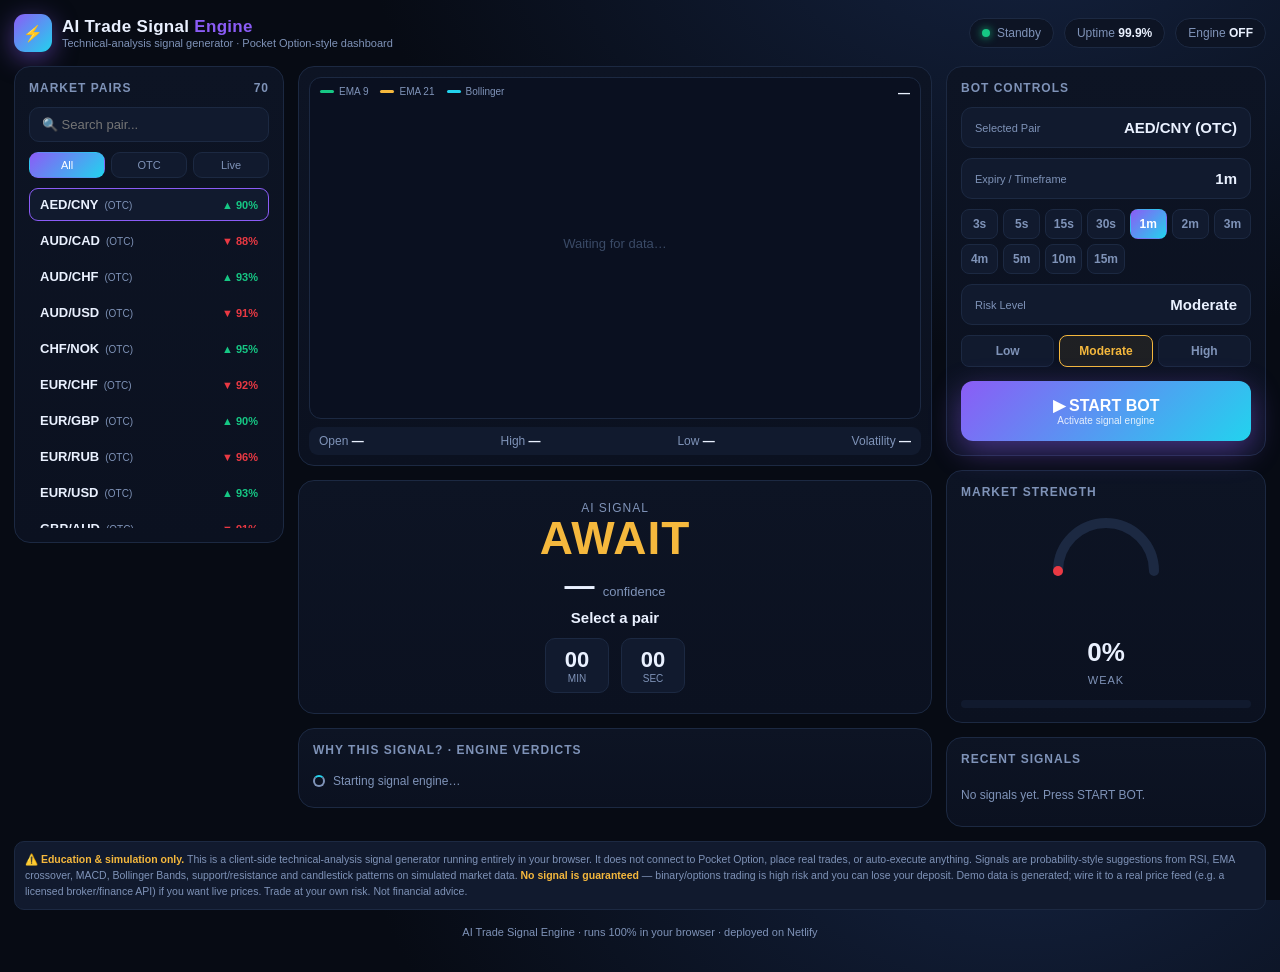
==== index.html @ f28e5758 "Add AI Trade Signal Engine (single-file HTML + download page + netlify config) Co-authored-by: arena" ====
<!DOCTYPE html>
<html lang="en">
<head>
<meta charset="UTF-8" />
<meta name="viewport" content="width=device-width, initial-scale=1.0, maximum-scale=1.0, user-scalable=no" />
<title>AI Trade Signal — Pocket Option Signals Engine</title>
<style>
  :root{
    --bg:#070b14; --panel:#0d1424; --panel2:#111a2e; --line:#1c2942;
    --txt:#eaf1ff; --mut:#7f93b8; --green:#16c784; --red:#ea3943; --cyan:#22d3ee;
    --gold:#f5b83d; --violet:#8b5cf6;
  }
  *{box-sizing:border-box;margin:0;padding:0;-webkit-tap-highlight-color:transparent}
  html,body{height:100%}
  body{
    background:radial-gradient(1200px 800px at 80% -10%,#14223f 0%,var(--bg) 55%);
    color:var(--txt);font-family:-apple-system,BlinkMacSystemFont,"Segoe UI",Roboto,Helvetica,Arial,sans-serif;
    overflow-x:hidden;
  }
  .wrap{max-width:1280px;margin:0 auto;padding:14px}
  /* header */
  header{display:flex;align-items:center;justify-content:space-between;gap:12px;flex-wrap:wrap;margin-bottom:14px}
  .logo{display:flex;align-items:center;gap:10px}
  .logo .bolt{width:38px;height:38px;border-radius:11px;display:grid;place-items:center;
    background:linear-gradient(135deg,var(--violet),var(--cyan));box-shadow:0 6px 24px rgba(139,92,246,.5)}
  .logo h1{font-size:17px;letter-spacing:.3px}
  .logo small{display:block;color:var(--mut);font-size:11px;font-weight:500}
  .hdr-right{display:flex;gap:10px;align-items:center;flex-wrap:wrap}
  .status-pill{display:flex;align-items:center;gap:7px;background:var(--panel);border:1px solid var(--line);
    padding:7px 12px;border-radius:30px;font-size:12px;color:var(--mut)}
  .dot{width:8px;height:8px;border-radius:50%;background:var(--green);box-shadow:0 0 8px var(--green);animation:pulse 1.6s infinite}
  .dot.off{background:var(--mut);box-shadow:none;animation:none}
  @keyframes pulse{50%{opacity:.4}}
  .serv{padding:7px 12px;border-radius:30px;background:var(--panel);border:1px solid var(--line);font-size:12px;color:var(--mut)}
  .serv b{color:var(--txt)}

  .grid{display:grid;grid-template-columns:270px 1fr 320px;gap:14px}
  @media(max-width:1080px){.grid{grid-template-columns:1fr 1fr}.col-right{grid-column:1/-1}}
  @media(max-width:760px){.grid{grid-template-columns:1fr}.col-right{grid-column:auto}}

  .panel{background:linear-gradient(180deg,var(--panel),#0b1120);border:1px solid var(--line);border-radius:16px;padding:14px;margin-bottom:14px}
  .panel h3{font-size:12px;letter-spacing:1px;text-transform:uppercase;color:var(--mut);margin-bottom:12px;display:flex;align-items:center;justify-content:space-between}

  /* pair list */
  .search{width:100%;background:var(--panel2);border:1px solid var(--line);border-radius:10px;color:var(--txt);
    padding:9px 12px;font-size:13px;margin-bottom:10px;outline:none}
  .search:focus{border-color:var(--violet)}
  .pair-cats{display:flex;gap:6px;margin-bottom:10px}
  .cat{flex:1;text-align:center;padding:6px;border-radius:9px;font-size:11px;cursor:pointer;background:var(--panel2);border:1px solid var(--line);color:var(--mut)}
  .cat.active{background:linear-gradient(135deg,var(--violet),var(--cyan));color:#fff;border-color:transparent}
  .pairs{max-height:340px;overflow-y:auto;display:flex;flex-direction:column;gap:3px}
  .pair{display:flex;align-items:center;justify-content:space-between;padding:8px 10px;border-radius:9px;cursor:pointer;border:1px solid transparent;font-size:13px}
  .pair:hover{background:var(--panel2)}
  .pair.active{background:var(--panel2);border-color:var(--violet)}
  .pair .name{font-weight:600}
  .pair .tag{font-size:10px;color:var(--mut);margin-left:6px}
  .pair .pct{font-size:11px;font-weight:700;display:flex;align-items:center;gap:4px}
  .pct.up{color:var(--green)} .pct.down{color:var(--red)}

  /* controls */
  .sel{display:flex;align-items:center;justify-content:space-between;background:var(--panel2);border:1px solid var(--line);border-radius:11px;padding:11px 13px;margin-bottom:10px}
  .sel .lb{font-size:11px;color:var(--mut)}
  .sel .val{font-weight:700;font-size:15px}
  .tf{display:grid;grid-template-columns:repeat(7,1fr);gap:5px;margin-bottom:10px}
  .tf button{padding:7px 0;background:var(--panel2);border:1px solid var(--line);border-radius:8px;color:var(--mut);font-size:12px;cursor:pointer;font-weight:600}
  .tf button.active{background:linear-gradient(135deg,var(--violet),var(--cyan));color:#fff;border-color:transparent}
  .risk{display:grid;grid-template-columns:repeat(3,1fr);gap:5px;margin-bottom:14px}
  .risk button{padding:8px 0;background:var(--panel2);border:1px solid var(--line);border-radius:8px;color:var(--mut);font-size:12px;cursor:pointer;font-weight:600}
  .risk button.active{border-color:var(--gold);color:var(--gold);background:rgba(245,184,61,.08)}
  .startbtn{width:100%;padding:15px;border:none;border-radius:12px;font-size:16px;font-weight:800;cursor:pointer;
    background:linear-gradient(135deg,var(--violet),var(--cyan));color:#fff;box-shadow:0 10px 30px rgba(139,92,246,.45);
    transition:transform .15s,box-shadow .15s}
  .startbtn:active{transform:scale(.98)}
  .startbtn.running{background:linear-gradient(135deg,var(--red),#ff8a00);box-shadow:0 10px 30px rgba(234,57,67,.4)}
  .startbtn small{display:block;font-size:10px;font-weight:500;opacity:.85}

  /* signal card */
  .signal-card{text-align:center;padding:6px 4px}
  .sc-big{font-size:46px;font-weight:900;letter-spacing:1px;line-height:1}
  .sc-big.up{color:var(--green);text-shadow:0 0 30px rgba(22,199,132,.5)}
  .sc-big.down{color:var(--red);text-shadow:0 0 30px rgba(234,57,67,.5)}
  .sc-big.wait{color:var(--gold)}
  .conf{font-size:30px;font-weight:800;color:var(--txt);margin:8px 0 4px}
  .conf small{font-size:13px;color:var(--mut);font-weight:500}
  .sc-lbl{font-size:12px;color:var(--mut);letter-spacing:1px;text-transform:uppercase}
  .sc-pair{font-size:15px;font-weight:700;margin-top:6px}

  /* countdown */
  .cd{display:flex;align-items:center;gap:12px;justify-content:center;margin-top:12px}
  .cdbox{background:var(--panel2);border:1px solid var(--line);border-radius:10px;padding:8px 12px;text-align:center;min-width:64px}
  .cdbox .n{font-size:22px;font-weight:800;font-variant-numeric:tabular-nums}
  .cdbox .u{font-size:10px;color:var(--mut)}

  /* chart */
  #chartWrap{position:relative;width:100%;border:1px solid var(--line);border-radius:12px;overflow:hidden;background:#0a1020}
  canvas#chart{width:100%;display:block;height:340px}
  .chart-legend{position:absolute;top:8px;left:10px;display:flex;gap:12px;font-size:10px;color:var(--mut)}
  .chart-legend span{display:flex;align-items:center;gap:5px}
  .sw{width:14px;height:3px;border-radius:2px;display:inline-block}
  .price-tag{position:absolute;right:10px;top:8px;font-size:12px;font-weight:700}
  .price-tag.up{color:var(--green)} .price-tag.down{color:var(--red)}

  /* scanner */
  .scanner-line{display:flex;align-items:center;gap:8px;padding:5px 0;font-size:12px;color:var(--mut);min-height:24px;transition:.3s}
  .scanner-line.active{color:var(--txt)}
  .spin{display:inline-block;width:12px;height:12px;border:2px solid var(--mut);border-top-color:var(--cyan);border-radius:50%;animation:rot .7s linear infinite}
  @keyframes rot{to{transform:rotate(360deg)}}
  .check{color:var(--green);font-weight:700}

  /* recent signals */
  .sig-log{max-height:300px;overflow-y:auto;display:flex;flex-direction:column;gap:5px}
  .sig-item{display:flex;align-items:center;gap:8px;background:var(--panel2);border:1px solid var(--line);border-radius:9px;padding:8px 10px;font-size:12px}
  .sig-item .p{font-weight:700;min-width:86px}
  .sig-item .dir{font-weight:800;padding:3px 9px;border-radius:6px;font-size:11px}
  .sig-item .dir.up{background:rgba(22,199,132,.15);color:var(--green)}
  .sig-item .dir.down{background:rgba(234,57,67,.15);color:var(--red)}
  .sig-item .c{margin-left:auto;font-weight:800}
  .sig-item .t{color:var(--mut);font-variant-numeric:tabular-nums}

  /* strength gauge */
  .gauge{display:flex;flex-direction:column;align-items:center;gap:6px}
  .gauge-ring{width:120px;height:120px}
  .gauge .gl{font-size:26px;font-weight:800}
  .gauge .gt{font-size:11px;letter-spacing:1px;text-transform:uppercase;color:var(--mut)}
  .gauge-bar{width:100%;height:8px;background:var(--panel2);border-radius:5px;overflow:hidden;margin-top:8px}
  .gauge-bar i{display:block;height:100%;background:linear-gradient(90deg,var(--cyan),var(--violet));border-radius:5px;transition:width .5s}

  /* strategies */
  .strat{display:flex;align-items:center;gap:8px;padding:7px 0;font-size:12px;border-bottom:1px dashed var(--line)}
  .strat:last-child{border-bottom:none}
  .strat .sname{font-weight:600}
  .strat .sval{margin-left:auto;font-size:10px;padding:2px 8px;border-radius:20px;font-weight:700}
  .sval.ok{background:rgba(22,199,132,.15);color:var(--green)}
  .sval.no{background:rgba(234,57,67,.15);color:var(--red)}
  .sval.mid{background:rgba(245,184,61,.15);color:var(--gold)}

  .tick{display:flex;justify-content:space-between;font-size:12px;color:var(--mut);margin-top:8px;padding:7px 10px;background:var(--panel2);border-radius:9px}
  .tick b{color:var(--txt);font-variant-numeric:tabular-nums}

  .disc{font-size:10.5px;color:var(--mut);line-height:1.5;border:1px solid var(--line);border-radius:10px;padding:10px;background:var(--panel2)}
  .disc b{color:var(--gold)}
  footer{margin-top:16px;text-align:center;color:var(--mut);font-size:11px;padding-bottom:20px}

  ::-webkit-scrollbar{width:7px;height:7px}
  ::-webkit-scrollbar-thumb{background:var(--line);border-radius:4px}
  ::-webkit-scrollbar-track{background:transparent}
</style>
</head>
<body>
<div class="wrap">

  <header>
    <div class="logo">
      <div class="bolt">⚡</div>
      <div>
        <h1>AI Trade Signal <span style="color:var(--violet)">Engine</span></h1>
        <small>Technical-analysis signal generator · Pocket Option-style dashboard</small>
      </div>
    </div>
    <div class="hdr-right">
      <div class="status-pill"><span class="dot" id="stDot"></span><span id="stTxt">Standby</span></div>
      <div class="serv">Uptime <b id="uptime">99.9%</b></div>
      <div class="serv">Engine <b id="engineState">OFF</b></div>
    </div>
  </header>

  <div class="grid">
    <!-- LEFT: pairs -->
    <div class="col-left">
      <div class="panel">
        <h3>Market Pairs <span id="pairCount" style="color:var(--mut)">0</span></h3>
        <input class="search" id="pairSearch" placeholder="🔍 Search pair..." />
        <div class="pair-cats">
          <button class="cat active" data-f="all">All</button>
          <button class="cat" data-f="OTC">OTC</button>
          <button class="cat" data-f="LIVE">Live</button>
        </div>
        <div class="pairs" id="pairList"></div>
      </div>
    </div>

    <!-- CENTER: chart + signal -->
    <div class="col-center">
      <div class="panel" style="padding:10px">
        <div id="chartWrap">
          <div class="chart-legend">
            <span><span class="sw" style="background:var(--green)"></span>EMA 9</span>
            <span><span class="sw" style="background:var(--gold)"></span>EMA 21</span>
            <span><span class="sw" style="background:var(--cyan)"></span>Bollinger</span>
          </div>
          <div class="price-tag" id="priceTag">—</div>
          <canvas id="chart"></canvas>
        </div>
        <div class="tick">
          <span>Open <b id="tOpen">—</b></span>
          <span>High <b id="tHigh">—</b></span>
          <span>Low <b id="tLow">—</b></span>
          <span>Volatility <b id="tVol">—</b></span>
        </div>
      </div>

      <div class="panel">
        <div class="signal-card">
          <div class="sc-lbl">AI Signal</div>
          <div class="sc-big wait" id="scDir">AWAIT</div>
          <div class="conf"><span id="scConf">—</span> <small>confidence</small></div>
          <div class="sc-pair" id="scPair">Select a pair</div>
          <div class="cd">
            <div class="cdbox"><div class="n" id="cdMin">00</div><div class="u">MIN</div></div>
            <div class="cdbox"><div class="n" id="cdSec">00</div><div class="u">SEC</div></div>
          </div>
        </div>
      </div>

      <div class="panel">
        <h3>Why this signal? · Engine verdicts</h3>
        <div class="scanner-line" id="scanRoot"><span class="spin"></span><span>Starting signal engine…</span></div>
        <div id="scanList"></div>
      </div>
    </div>

    <!-- RIGHT: controls + recent -->
    <div class="col-right">
      <div class="panel">
        <h3>Bot Controls</h3>
        <div class="sel"><span class="lb">Selected Pair</span><span class="val" id="ctlPair">—</span></div>
        <div class="sel"><span class="lb">Expiry / Timeframe</span><span class="val" id="ctlTF">1m</span></div>
        <div class="tf" id="tfRow"></div>
        <div class="sel" style="margin-top:8px"><span class="lb">Risk Level</span><span class="val" id="ctlRisk">Moderate</span></div>
        <div class="risk" id="riskRow"></div>
        <button class="startbtn" id="startBtn">▶ START BOT<small>Activate signal engine</small></button>
      </div>

      <div class="panel">
        <h3>Market Strength</h3>
        <div class="gauge">
          <canvas class="gauge-ring" id="gauge" width="120" height="120"></canvas>
          <div class="gl" id="gaugeVal">—</div>
          <div class="gt" id="gaugeLbl">Standby</div>
          <div class="gauge-bar"><i id="gaugeFill" style="width:0%"></i></div>
        </div>
      </div>

      <div class="panel">
        <h3>Recent Signals</h3>
        <div class="sig-log" id="sigLog"><div style="color:var(--mut);font-size:12px;padding:10px 0">No signals yet. Press START BOT.</div></div>
      </div>
    </div>
  </div>

  <div class="disc">
    <b>⚠️ Education &amp; simulation only.</b> This is a client-side technical-analysis signal generator running entirely in your browser. It does not
    connect to Pocket Option, place real trades, or auto-execute anything. Signals are probability-style suggestions from RSI, EMA crossover, MACD,
    Bollinger Bands, support/resistance and candlestick patterns on simulated market data. <b>No signal is guaranteed</b> — binary/options trading is high
    risk and you can lose your deposit. Demo data is generated; wire it to a real price feed (e.g. a licensed broker/finance API) if you want live prices.
    Trade at your own risk. Not financial advice.
  </div>

  <footer>AI Trade Signal Engine · runs 100% in your browser · deployed on Netlify</footer>
</div>

<script>
/* =========================================================
   AI SIGNAL ENGINE — real technical analysis, simulated data
   ========================================================= */

/* ---------------- PAIRS ---------------- */
const PAIRS = [
  // OTC
  ["AED/CNY","OTC","UP",90],["AUD/CAD","OTC","DOWN",88],["AUD/CHF","OTC","UP",93],
  ["AUD/USD","OTC","DOWN",91],["CHF/NOK","OTC","UP",95],["EUR/CHF","OTC","DOWN",92],
  ["EUR/GBP","OTC","UP",90],["EUR/RUB","OTC","DOWN",96],["EUR/USD","OTC","UP",93],
  ["GBP/AUD","OTC","DOWN",91],["GBP/USD","OTC","UP",88],["MAD/USD","OTC","DOWN",94],
  ["NZD/USD","OTC","UP",92],["QAR/CNY","OTC","DOWN",90],["SAR/CNY","OTC","UP",95],
  ["TND/USD","OTC","DOWN",92],["USD/BRL","OTC","UP",90],["USD/CAD","OTC","DOWN",96],
  ["USD/CLP","OTC","UP",93],["USD/IDR","OTC","DOWN",91],["USD/INR","OTC","UP",89],
  ["USD/JPY","OTC","DOWN",94],["USD/MYR","OTC","UP",92],["USD/PKR","OTC","DOWN",90],
  ["USD/RUB","OTC","UP",95],["USD/THB","OTC","DOWN",93],["ZAR/USD","OTC","UP",90],
  ["EUR/TRY","OTC","DOWN",96],["USD/CHF","OTC","UP",92],["AUD/JPY","OTC","DOWN",91],
  ["USD/PHP","OTC","UP",89],["EUR/NZD","OTC","DOWN",94],["CAD/CHF","OTC","UP",92],
  ["NGN/USD","OTC","DOWN",90],["JOD/CNY","OTC","UP",95],["USD/ARS","OTC","DOWN",92],
  ["USD/BDT","OTC","UP",90],["USD/MXN","OTC","DOWN",96],["EUR/JPY","OTC","UP",93],
  ["YER/USD","OTC","DOWN",91],["BHD/CNY","OTC","UP",89],["CAD/JPY","OTC","DOWN",94],
  ["EUR/HUF","OTC","UP",92],["USD/CNH","OTC","DOWN",90],["KES/USD","OTC","UP",95],
  ["CHF/JPY","OTC","DOWN",93],["GBP/JPY","OTC","UP",91],["USD/EGP","OTC","DOWN",96],
  ["UAH/USD","OTC","UP",92],["AUD/NZD","OTC","DOWN",90],["LBP/USD","OTC","UP",94],
  ["USD/COP","OTC","DOWN",91],["USD/DZD","OTC","UP",95],["USD/VND","OTC","DOWN",92],
  ["OMR/CNY","OTC","UP",96],["USD/SGD","OTC","DOWN",90],
  // LIVE
  ["XAU/USD","LIVE","UP",91],["ETH/USD","LIVE","DOWN",93],["BTC/USD","LIVE","UP",90],
  ["EUR/USD","LIVE","DOWN",92],["GBP/USD","LIVE","UP",89],["USD/JPY","LIVE","DOWN",91],
  ["USD/CNH","LIVE","UP",90],["AUD/NZD","LIVE","DOWN",89],["USD/INR","LIVE","UP",92],
  ["USD/BDT","LIVE","DOWN",88],["USD/SGD","LIVE","UP",90],["USD/COP","LIVE","DOWN",91],
  ["CAD/CHF","LIVE","UP",92],["EUR/JPY","LIVE","DOWN",90]
];

/* ---------------- TIME FRAMES ---------------- */
const TFS = ["3s","5s","15s","30s","1m","2m","3m","4m","5m","10m","15m"];
const TF_MS = { "3s":3000,"5s":5000,"15s":15000,"30s":30000,"1m":60000,"2m":120000,
  "3m":180000,"4m":240000,"5m":300000,"10m":600000,"15m":900000 };

/* ---------------- STATE ---------------- */
const state = {
  running:false,
  pair: PAIRS[0],
  filter:"all",
  tf:"1m",
  risk:"Moderate",
  candles:[],
  hist:[],
  lastClose:100,
  momentum:0,
  vol:0.002,
  regime:"range",
  timer:null,
  lastSignalTf:0,
  scannerIdx:0
};

/* ---------------- INDICATORS ---------------- */
function ema(arr,p){
  const k=2/(p+1);const out=[];let prev=arr[0];
  for(let i=0;i<arr.length;i++){prev= i===0?arr[0] : arr[i]*k+prev*(1-k);out.push(prev);}
  return out;
}
function rsi(closes,p=14){
  let g=0,l=0;const out=[null];
  for(let i=1;i<closes.length;i++){
    const d=closes[i]-closes[i-1];
    if(i<=p){ g+=d>0?d:0; l+=d<0?-d:0;
      if(i===p){ g/=p;l/=p; out.push(100-100/(1+(l===0?1e-9:g/l))); } continue; }
    g=(g*(p-1)+(d>0?d:0))/p; l=(l*(p-1)+(d<0?-d:0))/p;
    out.push(100-100/(1+(l===0?1e-9:g/l)));
  }
  return out;
}
function sma(arr,p){const out=[];for(let i=0;i<arr.length;i++){if(i<p-1){out.push(null);continue;}let s=0;for(let j=i-p+1;j<=i;j++)s+=arr[j];out.push(s/p);}return out;}
function std(arr,p){const out=[];const m=sma(arr,p);for(let i=0;i<arr.length;i++){if(m[i]==null){out.push(null);continue;}let s=0;for(let j=i-p+1;j<=i;j++)s+=(arr[j]-m[i])**2;out.push(Math.sqrt(s/p));}return out;}
function macd(closes,fast=12,slow=26,sig=9){
  const ef=ema(closes,fast), es=ema(closes,slow);
  const macdLine=closes.map((_,i)=>ef[i]-es[i]);
  const signal=ema(macdLine,sig);
  const hist=macdLine.map((v,i)=>v-signal[i]);
  return {macdLine,signal,hist};
}

/* ---------------- CANDLE GENERATOR ---------------- */
function genCandle(){
  // regime shifts create trends so crossovers/RSI actually happen
  if(Math.random()<0.06){
    const r=Math.random();
    state.regime = r<0.35?"up":r<0.7?"down":"range";
  }
  let drift=0;
  if(state.regime==="up") drift=0.0009; else if(state.regime==="down") drift=-0.0009;
  // momentum persistence
  state.momentum = state.momentum*0.7 + (Math.random()-0.5)*0.0016 + drift*0.5;
  state.vol = Math.max(0.0006, state.vol*0.9 + Math.abs(Math.random()-0.5)*0.0006);

  const o=state.lastClose;
  const c=Math.max(1,o*(1+state.momentum+(Math.random()-0.5)*state.vol));
  const hi=Math.max(o,c)*(1+Math.random()*state.vol*0.6);
  const lo=Math.min(o,c)*(1-Math.random()*state.vol*0.6);
  state.lastClose=c;
  return {o,h:hi,l:lo,c,t:Date.now(),v:Math.random()*400+100};
}

/* ---------------- SIGNAL ANALYSIS ---------------- */
function analyze(candles){
  const closes=candles.map(x=>x.c);
  const highs=candles.map(x=>x.h);
  const lows=candles.map(x=>x.l);
  const R=rsi(closes,14);
  const e9=ema(closes,9), e21=ema(closes,21);
  const bbM=sma(closes,20), bbS=std(closes,20);
  const bbU=bbM.map((m,i)=>m==null?null:m+2*bbS[i]);
  const bbL=bbM.map((m,i)=>m==null?null:m-2*bbS[i]);
  const {hist:mhist}=macd(closes);
  const n=candles.length;
  const last=candles[n-1], prev=candles[n-2];
  const r=R[n-1];
  let score=0, reasons=[];

  // 1. EMA trend & crossover
  const emaUp = e9[n-1]>e21[n-1];
  const cross = (e9[n-1]-e21[n-1]) * (e9[n-2]-e21[n-2]) < 0;
  if(emaUp){score+=0.22; if(cross){score+=0.18; reasons.push(["EMA Crossover","CONFIRMED","ok"]);}
    else reasons.push(["EMA Trend","BULLISH","ok"]);}
  else {score-=0.22; if(cross){score-=0.18; reasons.push(["EMA Crossover","BEARISH","ok"]);}
    else reasons.push(["EMA Trend","BEARISH","ok"]);}

  // 2. RSI — momentum + divergence/overextension
  if(r<70 && r>30){ if(r>55)score-=0.12; else if(r<45)score+=0.12; }
  if(r>72)score-=0.15; else if(r<28)score+=0.15;
  const rv = r<30?["OVERSOLD","ok"]:(r>70?["OVERBOUGHT","ok"]:["NEUTRAL","mid"]);
  reasons.push(["RSI (14)", rv[0], rv[1]]);

  // 3. MACD histogram
  const h0=mhist[n-1], h1=mhist[n-2];
  if(h0>0)score+=0.15; else score-=0.15;
  reasons.push(["MACD", h0>0?"BULLISH":"BEARISH","ok"]);

  // 4. Bollinger breakout
  if(bbU[n-1]!=null){
    if(last.c>bbU[n-1]){score+=0.18; reasons.push(["Bollinger Breakout","UPPER","ok"]);}
    else if(last.c<bbL[n-1]){score-=0.18; reasons.push(["Bollinger Breakout","LOWER","ok"]);}
    else reasons.push(["Bollinger Bands","IN RANGE","mid"]);
  }

  // 5. Support / Resistance (recent swing)
  const look=Math.min(20,n-1);
  let hi=0,lo=1e9,hiAt=0,loAt=0;
  for(let i=n-look;i<n;i++){ if(highs[i]>hi){hi=highs[i];hiAt=i;} if(lows[i]<lo){lo=lows[i];loAt=i;} }
  if(hiAt<loAt) { score+=0.14; reasons.push(["Support / Resistance","SUPPORT HOLD","ok"]); }
  else if(loAt<hiAt){ score-=0.14; reasons.push(["Support / Resistance","RESISTANCE HOLD","ok"]); }

  // 6. Candlestick pattern
  const body=last.c-last.o, rng=last.h-last.l||1e-9;
  let pat=null;
  if(body>0 && prev.c<prev.o && last.c>prev.o && last.o<prev.c) pat=["Bullish Engulfing","ok"];
  else if(body<0 && prev.c>prev.o && last.c<prev.o && last.o>prev.c) pat=["Bearish Engulfing","ok"];
  else if(rng>0 && Math.abs(body)/rng<0.1 && Math.abs(last.c-last.o)<0.0015) pat=["Doji","mid"];
  else if(Math.abs(body)/rng>0.7){ pat=body>0?["Strong Bull Candle","ok"]:["Strong Bear Candle","ok"]; }
  else pat=["Neutral Body","mid"];
  if(pat[0]==="Bullish Engulfing")score+=0.18;
  if(pat[0]==="Bearish Engulfing")score-=0.18;
  reasons.push(["Candlestick",pat[0],pat[1]]);

  // clamp
  score=Math.max(-1,Math.min(1,score));
  return {score,reasons,r,emaUp,last};
}

function makeSignal(){
  if(state.candles.length<30) return {dir:"wait",conf:0,reasons:[]};
  const a=analyze(state.candles);
  const abs=Math.abs(a.score);
  if(abs<0.22) return {dir:"wait",conf:Math.round(50+abs*20),reasons:a.reasons,r:a.r};

  const base=52+abs*42; // ~52-94%
  let conf=base;
  if(state.risk==="High") conf=Math.min(94,conf+2);
  else if(state.risk==="Low") conf=Math.max(52,conf-3);
  conf=Math.min(94,Math.max(52,conf+ (Math.random()-0.5)*3));
  const dir=a.score>0?"UP":"DOWN";
  return {dir,conf:Math.round(conf),reasons:a.reasons,r:a.r};
}

/* ---------------- RENDER HELPERS ---------------- */
const $=id=>document.getElementById(id);

function renderPairs(){
  const list=$("pairList");
  const f=state.filter;
  const q=($("pairSearch").value||"").toUpperCase();
  const arr=PAIRS.filter(p=>(f==="all"||p[1]===f)&&p[0].includes(q));
  $("pairCount").textContent=arr.length;
  list.innerHTML=arr.map(p=>{
    const act=p[0]===state.pair[0]&&p[1]===state.pair[1]?"active":"";
    const dirCls=p[2]==="UP"?"up":"down";
    const arrow=p[2]==="UP"?"▲":"▼";
    return `<div class="pair ${act}" data-name="${p[0]}" data-market="${p[1]}">
      <span><span class="name">${p[0]}</span><span class="tag">(${p[1]})</span></span>
      <span class="pct ${dirCls}">${arrow} ${p[3]}%</span></div>`;
  }).join("");
}
function renderTF(){ $("tfRow").innerHTML=TFS.map(t=>`<button class="${t===state.tf?'active':''}" data-tf="${t}">${t}</button>`).join(""); }
function renderRisk(){ $("riskRow").innerHTML=["Low","Moderate","High"].map(r=>`<button class="${r===state.risk?'active':''}" data-risk="${r}">${r}</button>`).join(""); }
function renderCtl(){ $("ctlPair").textContent=`${state.pair[0]} (${state.pair[1]})`; $("ctlTF").textContent=state.tf; $("ctlRisk").textContent=state.risk; }

/* ---------------- CHART ---------------- */
const canvas=$("chart"),ctx=canvas.getContext("2d");
function sizeCanvas(){const w=canvas.clientWidth||600,h=340;canvas.width=w;canvas.height=h;}
function drawChart(){
  sizeCanvas();
  const c=state.candles;const w=canvas.width,h=canvas.height;
  ctx.clearRect(0,0,w,h);
  if(c.length<2){ctx.fillStyle="#3a4a66";ctx.font="13px sans-serif";ctx.textAlign="center";ctx.fillText("Waiting for data…",w/2,h/2);return;}
  const closes=c.map(x=>x.c);
  const e9=ema(closes,9),e21=ema(closes,21);
  const bbM=sma(closes,20),bbS=std(closes,20);
  const n=Math.min(c.length,80), start=c.length-n;
  let min=1e9,max=0;
  for(let i=start;i<c.length;i++){min=Math.min(min,c[i].l);max=Math.max(max,c[i].h);}
  min-=(max-min)*0.05;max+=(max-min)*0.05;
  const X=i=> (i-start+0.5)/n*w;
  const Y=v=> h-((v-min)/(max-min))*h;
  // grid
  ctx.strokeStyle="#12203a";ctx.fillStyle="#3a4a66";ctx.lineWidth=1;
  ctx.font="10px sans-serif";
  for(let g=0;g<5;g++){const yy=Y(min+(max-min)*g/4);ctx.beginPath();ctx.moveTo(0,yy);ctx.lineTo(w,yy);ctx.stroke();
    ctx.textAlign="left";ctx.fillText((min+(max-min)*g/4).toFixed(4),4,yy-3);}
  // bollinger fill
  ctx.beginPath();
  for(let i=start;i<c.length;i++){const x=X(i);if(bbU[i]!=null){if(i===start)ctx.moveTo(x,Y(bbU[i]));else ctx.lineTo(x,Y(bbU[i]));}}
  ctx.strokeStyle="rgba(34,211,238,.35)";ctx.stroke();
  ctx.beginPath();
  for(let i=start;i<c.length;i++){const x=X(i);if(bbL[i]!=null){if(i===start)ctx.moveTo(x,Y(bbL[i]));else ctx.lineTo(x,Y(bbL[i]));}}
  ctx.strokeStyle="rgba(34,211,238,.35)";ctx.stroke();
  // candles
  const bw=Math.max(2,w/n*0.55);
  for(let i=start;i<c.length;i++){
    const x=X(i),k=c[i];const up=k.c>=k.o;
    ctx.strokeStyle=up?"#16c784":"#ea3943";ctx.fillStyle=up?"#16c784":"#ea3943";
    ctx.beginPath();ctx.moveTo(x,Y(k.h));ctx.lineTo(x,Y(k.l));ctx.lineWidth=1.3;ctx.stroke();
    const y0=Y(Math.max(k.o,k.c)),y1=Y(Math.min(k.o,k.c));
    if(y1-y0<1){ctx.fillRect(x-bw/2,y0, bw, 1);}else ctx.fillRect(x-bw/2,y0,bw,Math.max(1,y1-y0));
  }
  // ema lines
  function line(arr,color){ctx.strokeStyle=color;ctx.lineWidth=1.4;ctx.beginPath();let st=false;
    for(let i=start;i<c.length;i++){if(arr[i]==null)continue;const x=X(i),y=Y(arr[i]);if(!st){ctx.moveTo(x,y);st=true;}else ctx.lineTo(x,y);}ctx.stroke();}
  line(e9,"#16c784");line(e21,"#f5b83d");
  // last price line
  const lp=c[c.length-1].c;
  ctx.strokeStyle="rgba(234,239,255,.5)";ctx.setLineDash([4,4]);ctx.lineWidth=1;
  ctx.beginPath();ctx.moveTo(0,Y(lp));ctx.lineTo(w,Y(lp));ctx.stroke();ctx.setLineDash([]);
}
function drawGauge(){
  const g=$("gauge"),gc=g.getContext("2d");
  const val=Math.min(100,Math.max(0,state.strength||0));
  const cx=60,cy=60,r=48;
  gc.clearRect(0,0,120,120);
  gc.lineWidth=10;gc.lineCap="round";
  gc.strokeStyle="#1c2942";gc.beginPath();gc.arc(cx,cy,r,Math.PI,2*Math.PI);gc.stroke();
  const col=val>66?"#16c784":val>40?"#f5b83d":"#ea3943";
  gc.strokeStyle=col;gc.beginPath();gc.arc(cx,cy,r,Math.PI,Math.PI+val/100*Math.PI);gc.stroke();
  $("gaugeFill").style.width=val+"%";
  $("gaugeVal").textContent=Math.round(val)+"%";
  $("gaugeLbl").textContent=val>66?"STRONG":val>40?"MODERATE":"WEAK";
}

/* ---------------- SCANNER ---------------- */
const SCAN=["Scanning RSI (14)","Analyzing Candlestick Patterns","Checking EMA Crossover",
  "Monitoring Support & Resistance","Validating Trend Strength","Calculating Volatility Index","Finalizing AI Decision"];
function tickScanner(){
  if(!state.running)return;
  const root=$("scanRoot");
  root.innerHTML=`<span class="spin"></span><span>${SCAN[state.scannerIdx]}…</span>`;
  root.classList.add("active");
  state.scannerIdx=(state.scannerIdx+1)%SCAN.length;
}

/* ---------------- SIGNAL OUTPUT ---------------- */
function renderVerdicts(reasons){
  const el=$("scanList");
  el.innerHTML=reasons.map(r=>{
    const cls=r[2]==="ok"?"ok":r[2]==="mid"?"mid":"no";
    return `<div class="strat"><span class="sname">📈 ${r[0]}</span><span class="sval ${cls}">${r[1]}</span></div>`;
  }).join("");
}
function pushSignal(sig){
  const dir=sig.dir;const t=new Date();
  const ts=t.toLocaleTimeString("en-GB",{hour12:false});
  const log=$("sigLog");
  const empty=log.children.length===1&&log.children[0].textContent.includes("No signals");
  if(empty)log.innerHTML="";
  const dirCls=dir==="UP"?"up":"down";
  log.insertAdjacentHTML("afterbegin",`<div class="sig-item">
    <span class="p">${state.pair[0]}</span>
    <span class="dir ${dirCls}">${dir}</span>
    <span class="tag" style="font-size:10px;color:var(--mut)">${state.tf}</span>
    <span class="c" style="color:${dir==='UP'?'var(--green)':'var(--red)'}">${sig.conf}%</span>
    <span class="t">${ts}</span></div>`);
  if(log.children.length>30)log.lastChild.remove();
}

/* ---------------- ENGINE CORE ---------------- */
function tickEngine(){
  if(!state.running)return;
  const sig=makeSignal();
  state.strength=sig.dir==="wait"?Math.round(20+Math.abs(sig.conf-50)):sig.conf;
  const c=sig.last||state.candles[state.candles.length-1];
  $("priceTag").textContent=(c?c.c:state.lastClose).toFixed(5);
  $("priceTag").className="price-tag "+(sig.dir==="UP"?"up":sig.dir==="DOWN"?"down":"");
  $("tOpen").textContent=c?c.o.toFixed(5):"—";
  $("tHigh").textContent=c?c.h.toFixed(5):"—";
  $("tLow").textContent=c?c.l.toFixed(5):"—";
  $("tVol").textContent=(state.vol*10000).toFixed(0)+" pip";

  const sd=$("scDir"),sc=$("scConf");
  if(sig.dir==="UP"){sd.textContent="UP";sd.className="sc-big up";}
  else if(sig.dir==="DOWN"){sd.textContent="DOWN";sd.className="sc-big down";}
  else {sd.textContent="AWAIT";sd.className="sc-big wait";}
  sc.textContent=sig.conf+"%";
  $("scPair").textContent=`${state.pair[0]} (${state.pair[1]}) · ${state.tf} · ${state.risk}`;
  renderVerdicts(sig.reasons||[]);
  drawGauge();

  // log a signal only on a fresh candle (once per timeframe) or when not waiting
  if(sig.dir!=="wait" && (Date.now()-state.lastSignalTf)>TF_MS[state.tf]*0.8){
    pushSignal(sig); state.lastSignalTf=Date.now();
  }
}

/* ---------------- MAIN LOOP ---------------- */
function startLoop(){
  state.candles=[state.lastClose];
  // warm history
  for(let i=0;i<45;i++){state.candles.push(genCandle());}
  state.running=true;
  $("startBtn").innerHTML="⏹ STOP BOT<small>Engine running</small>";
  $("startBtn").classList.add("running");
  $("stDot").classList.remove("off");
  $("stTxt").textContent="Connected · Analyzing";
  $("engineState").textContent="ON";
  renderCtl();
  const tick=()=>{
    state.candles.push(genCandle());
    if(state.candles.length>300)state.candles.shift();
    tickEngine();drawChart();
  };
  state.timer=setInterval(tick,TF_MS[state.tf]);
  tickScanner();
  state.scanTimer=setInterval(tickScanner,2400);
  // one immediate render
  tickEngine();drawChart();
}
function stopLoop(){
  state.running=false;
  if(state.timer)clearInterval(state.timer);
  if(state.scanTimer)clearInterval(state.scanTimer);
  $("startBtn").innerHTML="▶ START BOT<small>Activate signal engine</small>";
  $("startBtn").classList.remove("running");
  $("stDot").classList.add("off");
  $("stTxt").textContent="Standby";
  $("engineState").textContent="OFF";
  $("scDir").textContent="AWAIT";$("scDir").className="sc-big wait";
  $("scConf").textContent="—";
}

/* ---------------- COUNTDOWN ---------------- */
setInterval(()=>{
  if(!state.running){$("cdMin").textContent="00";$("cdSec").textContent="00";return;}
  let ms=(TF_MS[state.tf])-((Date.now())%TF_MS[state.tf]);
  $("cdMin").textContent=String(Math.floor(ms/60000)).padStart(2,"0");
  $("cdSec").textContent=String(Math.floor((ms%60000)/1000)).padStart(2,"0");
},250);

/* ---------------- EVENTS ---------------- */
$("startBtn").onclick=()=> state.running?stopLoop():startLoop();
$("pairList").addEventListener("click",e=>{
  const el=e.target.closest(".pair");if(!el)return;
  state.pair=PAIRS.find(p=>p[0]===el.dataset.name&&p[1]===el.dataset.market);
  renderPairs();renderCtl();
  if(state.running)startFromSelected();
});
$("pairSearch").oninput=renderPairs;
document.querySelectorAll(".cat").forEach(b=>b.onclick=()=>{
  document.querySelectorAll(".cat").forEach(x=>x.classList.remove("active"));
  b.classList.add("active");state.filter=b.dataset.f;renderPairs();
});
$("tfRow").addEventListener("click",e=>{
  const b=e.target.closest("button");if(!b)return;
  state.tf=b.dataset.tf;renderTF();renderCtl();
  if(state.running)startFromSelected();
});
$("riskRow").addEventListener("click",e=>{
  const b=e.target.closest("button");if(!b)return;
  state.risk=b.dataset.risk;renderRisk();renderCtl();
});
function startFromSelected(){stopLoop();startLoop();}

window.addEventListener("resize",drawChart);

/* ---------------- INIT ---------------- */
renderPairs();renderTF();renderRisk();renderCtl();
drawChart();drawGauge();
setInterval(()=>{if(state.running)drawChart();},600);
</script>
</body>
</html>
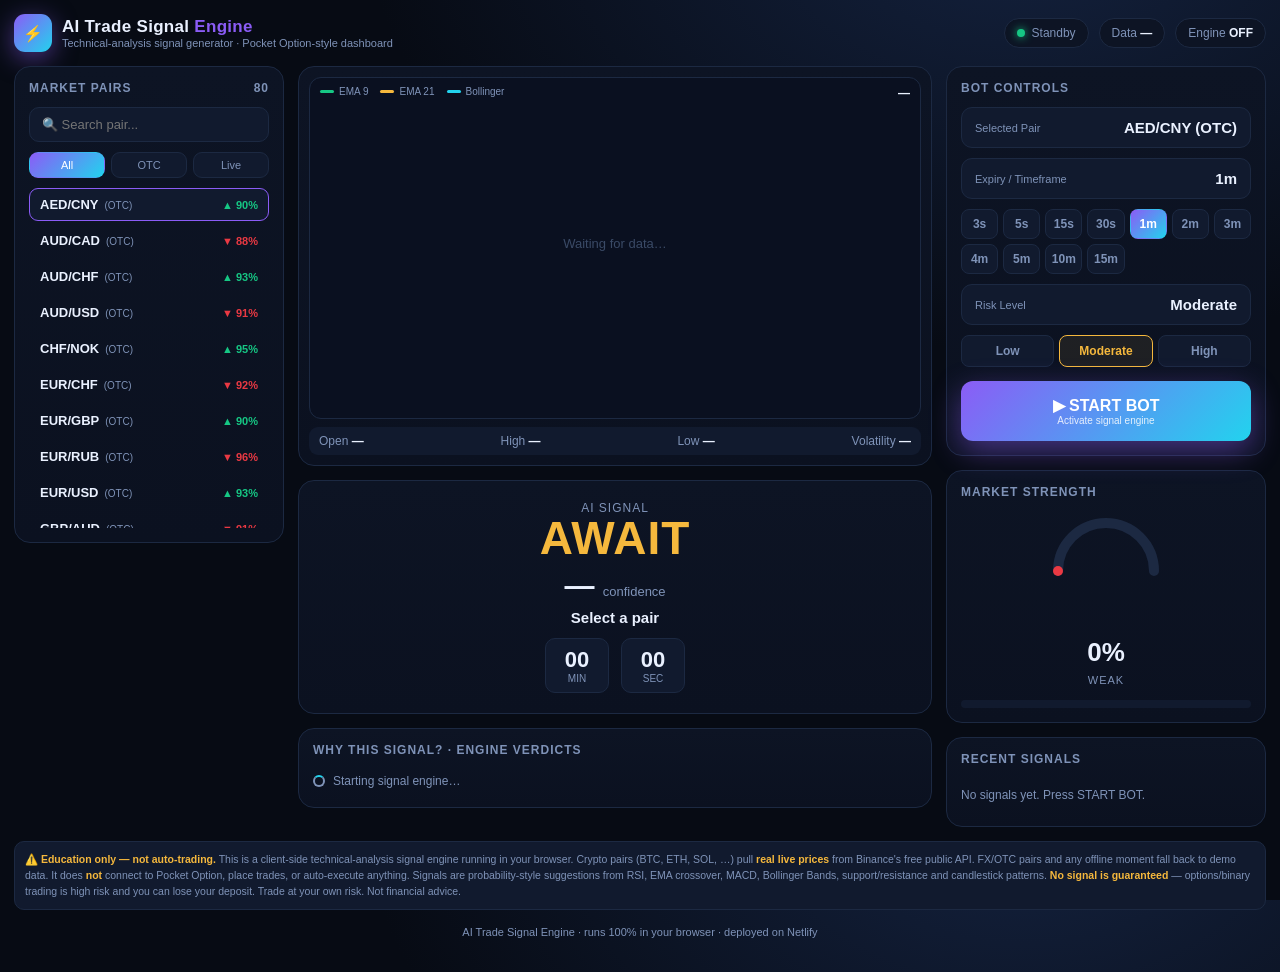
==== commit b42adac3: "Add live crypto feed (Binance), multi-source fallback, GitHub Pages deploy Co-authored-by: arena-age" ====
--- a/index.html
+++ b/index.html
@@ -159,7 +159,7 @@
     </div>
     <div class="hdr-right">
       <div class="status-pill"><span class="dot" id="stDot"></span><span id="stTxt">Standby</span></div>
-      <div class="serv">Uptime <b id="uptime">99.9%</b></div>
+      <div class="serv">Data <b id="srcPill">—</b></div>
       <div class="serv">Engine <b id="engineState">OFF</b></div>
     </div>
   </header>
@@ -249,11 +249,11 @@
   </div>
 
   <div class="disc">
-    <b>⚠️ Education &amp; simulation only.</b> This is a client-side technical-analysis signal generator running entirely in your browser. It does not
-    connect to Pocket Option, place real trades, or auto-execute anything. Signals are probability-style suggestions from RSI, EMA crossover, MACD,
-    Bollinger Bands, support/resistance and candlestick patterns on simulated market data. <b>No signal is guaranteed</b> — binary/options trading is high
-    risk and you can lose your deposit. Demo data is generated; wire it to a real price feed (e.g. a licensed broker/finance API) if you want live prices.
-    Trade at your own risk. Not financial advice.
+    <b>⚠️ Education only — not auto-trading.</b> This is a client-side technical-analysis signal engine running in your browser. Crypto pairs
+    (BTC, ETH, SOL, …) pull <b>real live prices</b> from Binance's free public API. FX/OTC pairs and any offline moment fall back to demo data.
+    It does <b>not</b> connect to Pocket Option, place trades, or auto-execute anything. Signals are probability-style suggestions from RSI, EMA
+    crossover, MACD, Bollinger Bands, support/resistance and candlestick patterns. <b>No signal is guaranteed</b> — options/binary trading is high
+    risk and you can lose your deposit. Trade at your own risk. Not financial advice.
   </div>
 
   <footer>AI Trade Signal Engine · runs 100% in your browser · deployed on Netlify</footer>
@@ -286,13 +286,53 @@
   ["UAH/USD","OTC","UP",92],["AUD/NZD","OTC","DOWN",90],["LBP/USD","OTC","UP",94],
   ["USD/COP","OTC","DOWN",91],["USD/DZD","OTC","UP",95],["USD/VND","OTC","DOWN",92],
   ["OMR/CNY","OTC","UP",96],["USD/SGD","OTC","DOWN",90],
-  // LIVE
-  ["XAU/USD","LIVE","UP",91],["ETH/USD","LIVE","DOWN",93],["BTC/USD","LIVE","UP",90],
-  ["EUR/USD","LIVE","DOWN",92],["GBP/USD","LIVE","UP",89],["USD/JPY","LIVE","DOWN",91],
-  ["USD/CNH","LIVE","UP",90],["AUD/NZD","LIVE","DOWN",89],["USD/INR","LIVE","UP",92],
-  ["USD/BDT","LIVE","DOWN",88],["USD/SGD","LIVE","UP",90],["USD/COP","LIVE","DOWN",91],
-  ["CAD/CHF","LIVE","UP",92],["EUR/JPY","LIVE","DOWN",90]
+  // LIVE crypto (real Binance feed)
+  ["BTC/USD","LIVE","UP",91],["ETH/USD","LIVE","DOWN",93],["SOL/USD","LIVE","UP",90],
+  ["BNB/USD","LIVE","DOWN",89],["ADA/USD","LIVE","UP",88],["DOGE/USD","LIVE","DOWN",90],
+  ["LTC/USD","LIVE","UP",89],["XRP/USD","LIVE","DOWN",91],["LINK/USD","LIVE","UP",90],
+  ["AVAX/USD","LIVE","DOWN",88],["MATIC/USD","LIVE","UP",89],["DOT/USD","LIVE","DOWN",90],
+  // LIVE FX & metals (demo data)
+  ["XAU/USD","LIVE","UP",91],["EUR/USD","LIVE","DOWN",92],["GBP/USD","LIVE","UP",89],
+  ["USD/JPY","LIVE","DOWN",91],["USD/CNH","LIVE","UP",90],["AUD/NZD","LIVE","DOWN",89],
+  ["USD/INR","LIVE","UP",92],["USD/BDT","LIVE","DOWN",88],["USD/SGD","LIVE","UP",90],
+  ["USD/COP","LIVE","DOWN",91],["CAD/CHF","LIVE","UP",92],["EUR/JPY","LIVE","DOWN",90]
 ];
+
+/* ---------------- LIVE CRYPTO FEED (Binance) ---------------- */
+// Pairs that use a REAL live price feed from Binance's free public API.
+const LIVE_SYMBOLS = {
+  "BTC/USD":"BTCUSDT","ETH/USD":"ETHUSDT","SOL/USD":"SOLUSDT","BNB/USD":"BNBUSDT",
+  "ADA/USD":"ADAUSDT","DOGE/USD":"DOGEUSDT","LTC/USD":"LTCUSDT","XRP/USD":"XRPUSDT",
+  "LINK/USD":"LINKUSDT","AVAX/USD":"AVAXUSDT","MATIC/USD":"MATICUSDT","DOT/USD":"DOTUSDT"
+};
+function isLivePair(){ return !!LIVE_SYMBOLS[state.pair[0]]; }
+// Fetch real 1m candles. Tries several free, CORS-enabled public endpoints in order
+// so the feed keeps working even if one provider is geo-blocked or down.
+const LIVE_ENDPOINTS = [
+  sym=>`https://data-api.binance.vision/api/v3/klines?symbol=${sym}&interval=1m&limit=150`,
+  sym=>`https://api.binance.com/api/v3/klines?symbol=${sym}&interval=1m&limit=150`,
+  sym=>`https://fapi.binance.com/fapi/v1/klines?symbol=${sym}&interval=1m&limit=150`
+];
+async function loadLive(){
+  const sym=LIVE_SYMBOLS[state.pair[0]];
+  for(const build of LIVE_ENDPOINTS){
+    try{
+      const res=await fetch(build(sym));
+      if(!res.ok) continue;
+      const raw=await res.json();
+      if(!raw || !raw.length) continue;
+      state.candles=raw.map(k=>({o:+k[1],h:+k[2],l:+k[3],c:+k[4],t:+k[0],v:+k[5]}));
+      state.lastClose=state.candles[state.candles.length-1].c;
+      state.vol=0.002;
+      $("srcPill").textContent="LIVE";
+      $("srcPill").style.color="#16c784";
+      return true;
+    }catch(e){ /* try next source */ }
+  }
+  $("srcPill").textContent="DEMO";
+  $("srcPill").style.color="";
+  return false;
+}
 
 /* ---------------- TIME FRAMES ---------------- */
 const TFS = ["3s","5s","15s","30s","1m","2m","3m","4m","5m","10m","15m"];
@@ -314,7 +354,8 @@
   regime:"range",
   timer:null,
   lastSignalTf:0,
-  scannerIdx:0
+  scannerIdx:0,
+  dataSource:"DEMO"
 };
 
 /* ---------------- INDICATORS ---------------- */
@@ -582,7 +623,8 @@
   else if(sig.dir==="DOWN"){sd.textContent="DOWN";sd.className="sc-big down";}
   else {sd.textContent="AWAIT";sd.className="sc-big wait";}
   sc.textContent=sig.conf+"%";
-  $("scPair").textContent=`${state.pair[0]} (${state.pair[1]}) · ${state.tf} · ${state.risk}`;
+  const feed=isLivePair()?` · <span style="color:var(--green)">LIVE</span>`:" · DEMO";
+  $("scPair").innerHTML=`${state.pair[0]} (${state.pair[1]}) · ${state.tf} · ${state.risk}${feed}`;
   renderVerdicts(sig.reasons||[]);
   drawGauge();
 
@@ -603,17 +645,26 @@
   $("stDot").classList.remove("off");
   $("stTxt").textContent="Connected · Analyzing";
   $("engineState").textContent="ON";
+  $("srcPill").textContent=isLivePair()?"LIVE":"DEMO";
+  $("srcPill").style.color=isLivePair()?"#16c784":"";
   renderCtl();
-  const tick=()=>{
-    state.candles.push(genCandle());
-    if(state.candles.length>300)state.candles.shift();
+  // Live crypto refresh every 8s; simulated pairs tick at their timeframe.
+  const interval=isLivePair()?8000:TF_MS[state.tf];
+  const tick=async ()=>{
+    if(isLivePair()){
+      const ok=await loadLive();
+      if(!ok){ state.candles.push(genCandle()); if(state.candles.length>300)state.candles.shift(); }
+    }else{
+      state.candles.push(genCandle());
+      if(state.candles.length>300)state.candles.shift();
+    }
     tickEngine();drawChart();
   };
-  state.timer=setInterval(tick,TF_MS[state.tf]);
+  state.timer=setInterval(tick,interval);
   tickScanner();
   state.scanTimer=setInterval(tickScanner,2400);
-  // one immediate render
-  tickEngine();drawChart();
+  // one immediate render (load live data right away if available)
+  tick();
 }
 function stopLoop(){
   state.running=false;
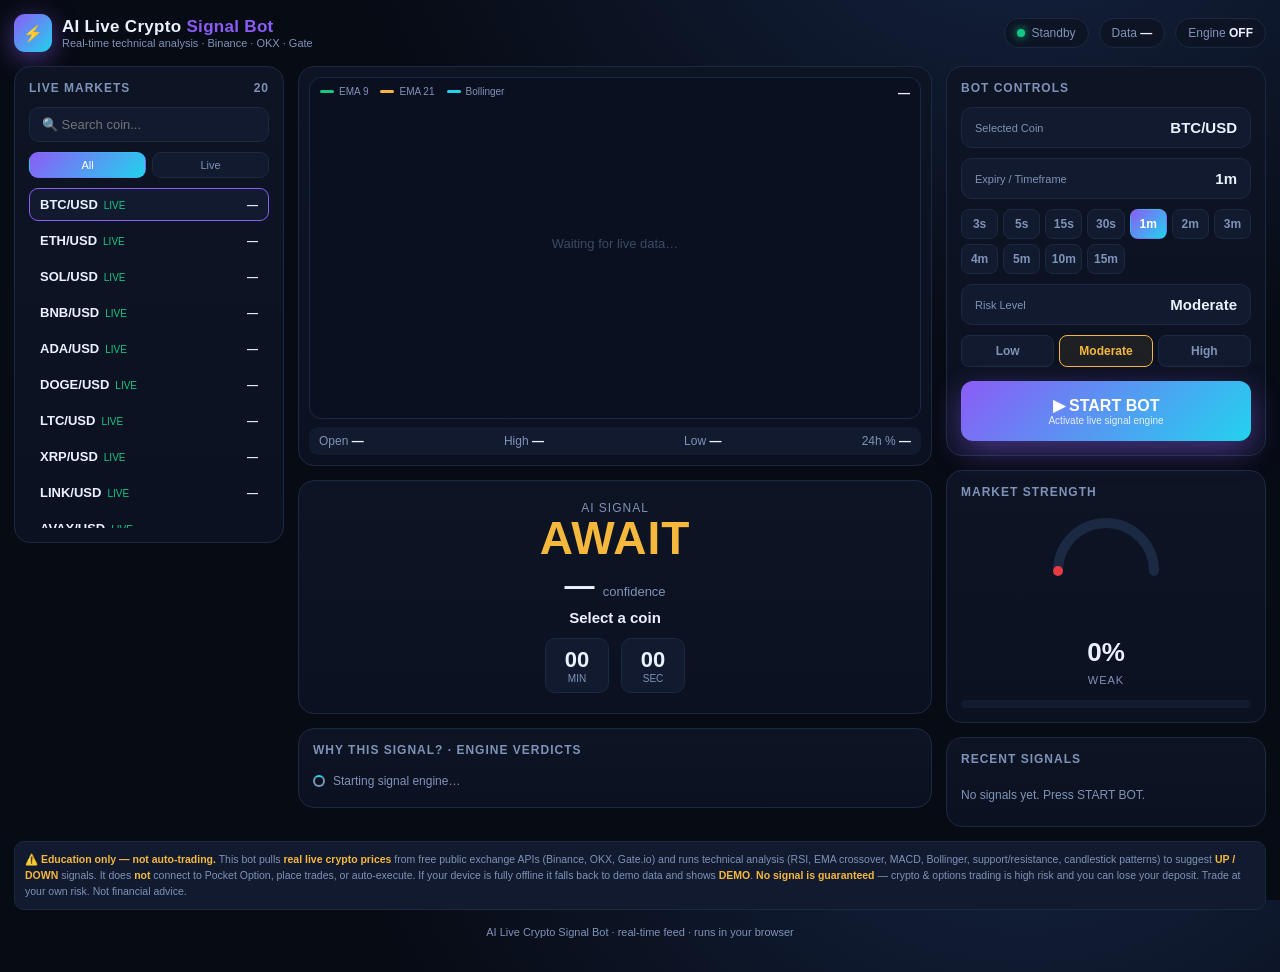
==== commit beffc8a5: "Make it a fully live crypto signal bot: multi-exchange feed (Binance/OKX/Gate), crypto-only pairs, r" ====
--- a/index.html
+++ b/index.html
@@ -3,7 +3,7 @@
 <head>
 <meta charset="UTF-8" />
 <meta name="viewport" content="width=device-width, initial-scale=1.0, maximum-scale=1.0, user-scalable=no" />
-<title>AI Trade Signal — Pocket Option Signals Engine</title>
+<title>AI Live Crypto Signal Bot — Real-Time Signals</title>
 <style>
   :root{
     --bg:#070b14; --panel:#0d1424; --panel2:#111a2e; --line:#1c2942;
@@ -18,7 +18,6 @@
     overflow-x:hidden;
   }
   .wrap{max-width:1280px;margin:0 auto;padding:14px}
-  /* header */
   header{display:flex;align-items:center;justify-content:space-between;gap:12px;flex-wrap:wrap;margin-bottom:14px}
   .logo{display:flex;align-items:center;gap:10px}
   .logo .bolt{width:38px;height:38px;border-radius:11px;display:grid;place-items:center;
@@ -41,7 +40,6 @@
   .panel{background:linear-gradient(180deg,var(--panel),#0b1120);border:1px solid var(--line);border-radius:16px;padding:14px;margin-bottom:14px}
   .panel h3{font-size:12px;letter-spacing:1px;text-transform:uppercase;color:var(--mut);margin-bottom:12px;display:flex;align-items:center;justify-content:space-between}
 
-  /* pair list */
   .search{width:100%;background:var(--panel2);border:1px solid var(--line);border-radius:10px;color:var(--txt);
     padding:9px 12px;font-size:13px;margin-bottom:10px;outline:none}
   .search:focus{border-color:var(--violet)}
@@ -53,11 +51,10 @@
   .pair:hover{background:var(--panel2)}
   .pair.active{background:var(--panel2);border-color:var(--violet)}
   .pair .name{font-weight:600}
-  .pair .tag{font-size:10px;color:var(--mut);margin-left:6px}
+  .pair .tag{font-size:10px;color:var(--green);margin-left:6px}
   .pair .pct{font-size:11px;font-weight:700;display:flex;align-items:center;gap:4px}
   .pct.up{color:var(--green)} .pct.down{color:var(--red)}
 
-  /* controls */
   .sel{display:flex;align-items:center;justify-content:space-between;background:var(--panel2);border:1px solid var(--line);border-radius:11px;padding:11px 13px;margin-bottom:10px}
   .sel .lb{font-size:11px;color:var(--mut)}
   .sel .val{font-weight:700;font-size:15px}
@@ -74,7 +71,6 @@
   .startbtn.running{background:linear-gradient(135deg,var(--red),#ff8a00);box-shadow:0 10px 30px rgba(234,57,67,.4)}
   .startbtn small{display:block;font-size:10px;font-weight:500;opacity:.85}
 
-  /* signal card */
   .signal-card{text-align:center;padding:6px 4px}
   .sc-big{font-size:46px;font-weight:900;letter-spacing:1px;line-height:1}
   .sc-big.up{color:var(--green);text-shadow:0 0 30px rgba(22,199,132,.5)}
@@ -85,13 +81,11 @@
   .sc-lbl{font-size:12px;color:var(--mut);letter-spacing:1px;text-transform:uppercase}
   .sc-pair{font-size:15px;font-weight:700;margin-top:6px}
 
-  /* countdown */
   .cd{display:flex;align-items:center;gap:12px;justify-content:center;margin-top:12px}
   .cdbox{background:var(--panel2);border:1px solid var(--line);border-radius:10px;padding:8px 12px;text-align:center;min-width:64px}
   .cdbox .n{font-size:22px;font-weight:800;font-variant-numeric:tabular-nums}
   .cdbox .u{font-size:10px;color:var(--mut)}
 
-  /* chart */
   #chartWrap{position:relative;width:100%;border:1px solid var(--line);border-radius:12px;overflow:hidden;background:#0a1020}
   canvas#chart{width:100%;display:block;height:340px}
   .chart-legend{position:absolute;top:8px;left:10px;display:flex;gap:12px;font-size:10px;color:var(--mut)}
@@ -100,14 +94,12 @@
   .price-tag{position:absolute;right:10px;top:8px;font-size:12px;font-weight:700}
   .price-tag.up{color:var(--green)} .price-tag.down{color:var(--red)}
 
-  /* scanner */
   .scanner-line{display:flex;align-items:center;gap:8px;padding:5px 0;font-size:12px;color:var(--mut);min-height:24px;transition:.3s}
   .scanner-line.active{color:var(--txt)}
   .spin{display:inline-block;width:12px;height:12px;border:2px solid var(--mut);border-top-color:var(--cyan);border-radius:50%;animation:rot .7s linear infinite}
   @keyframes rot{to{transform:rotate(360deg)}}
   .check{color:var(--green);font-weight:700}
 
-  /* recent signals */
   .sig-log{max-height:300px;overflow-y:auto;display:flex;flex-direction:column;gap:5px}
   .sig-item{display:flex;align-items:center;gap:8px;background:var(--panel2);border:1px solid var(--line);border-radius:9px;padding:8px 10px;font-size:12px}
   .sig-item .p{font-weight:700;min-width:86px}
@@ -117,7 +109,6 @@
   .sig-item .c{margin-left:auto;font-weight:800}
   .sig-item .t{color:var(--mut);font-variant-numeric:tabular-nums}
 
-  /* strength gauge */
   .gauge{display:flex;flex-direction:column;align-items:center;gap:6px}
   .gauge-ring{width:120px;height:120px}
   .gauge .gl{font-size:26px;font-weight:800}
@@ -125,7 +116,6 @@
   .gauge-bar{width:100%;height:8px;background:var(--panel2);border-radius:5px;overflow:hidden;margin-top:8px}
   .gauge-bar i{display:block;height:100%;background:linear-gradient(90deg,var(--cyan),var(--violet));border-radius:5px;transition:width .5s}
 
-  /* strategies */
   .strat{display:flex;align-items:center;gap:8px;padding:7px 0;font-size:12px;border-bottom:1px dashed var(--line)}
   .strat:last-child{border-bottom:none}
   .strat .sname{font-weight:600}
@@ -153,8 +143,8 @@
     <div class="logo">
       <div class="bolt">⚡</div>
       <div>
-        <h1>AI Trade Signal <span style="color:var(--violet)">Engine</span></h1>
-        <small>Technical-analysis signal generator · Pocket Option-style dashboard</small>
+        <h1>AI Live Crypto <span style="color:var(--violet)">Signal Bot</span></h1>
+        <small>Real-time technical analysis · Binance · OKX · Gate</small>
       </div>
     </div>
     <div class="hdr-right">
@@ -168,11 +158,10 @@
     <!-- LEFT: pairs -->
     <div class="col-left">
       <div class="panel">
-        <h3>Market Pairs <span id="pairCount" style="color:var(--mut)">0</span></h3>
-        <input class="search" id="pairSearch" placeholder="🔍 Search pair..." />
+        <h3>Live Markets <span id="pairCount" style="color:var(--mut)">0</span></h3>
+        <input class="search" id="pairSearch" placeholder="🔍 Search coin..." />
         <div class="pair-cats">
           <button class="cat active" data-f="all">All</button>
-          <button class="cat" data-f="OTC">OTC</button>
           <button class="cat" data-f="LIVE">Live</button>
         </div>
         <div class="pairs" id="pairList"></div>
@@ -195,7 +184,7 @@
           <span>Open <b id="tOpen">—</b></span>
           <span>High <b id="tHigh">—</b></span>
           <span>Low <b id="tLow">—</b></span>
-          <span>Volatility <b id="tVol">—</b></span>
+          <span>24h % <b id="tVol">—</b></span>
         </div>
       </div>
 
@@ -204,7 +193,7 @@
           <div class="sc-lbl">AI Signal</div>
           <div class="sc-big wait" id="scDir">AWAIT</div>
           <div class="conf"><span id="scConf">—</span> <small>confidence</small></div>
-          <div class="sc-pair" id="scPair">Select a pair</div>
+          <div class="sc-pair" id="scPair">Select a coin</div>
           <div class="cd">
             <div class="cdbox"><div class="n" id="cdMin">00</div><div class="u">MIN</div></div>
             <div class="cdbox"><div class="n" id="cdSec">00</div><div class="u">SEC</div></div>
@@ -223,12 +212,12 @@
     <div class="col-right">
       <div class="panel">
         <h3>Bot Controls</h3>
-        <div class="sel"><span class="lb">Selected Pair</span><span class="val" id="ctlPair">—</span></div>
+        <div class="sel"><span class="lb">Selected Coin</span><span class="val" id="ctlPair">—</span></div>
         <div class="sel"><span class="lb">Expiry / Timeframe</span><span class="val" id="ctlTF">1m</span></div>
         <div class="tf" id="tfRow"></div>
         <div class="sel" style="margin-top:8px"><span class="lb">Risk Level</span><span class="val" id="ctlRisk">Moderate</span></div>
         <div class="risk" id="riskRow"></div>
-        <button class="startbtn" id="startBtn">▶ START BOT<small>Activate signal engine</small></button>
+        <button class="startbtn" id="startBtn">▶ START BOT<small>Activate live signal engine</small></button>
       </div>
 
       <div class="panel">
@@ -249,90 +238,26 @@
   </div>
 
   <div class="disc">
-    <b>⚠️ Education only — not auto-trading.</b> This is a client-side technical-analysis signal engine running in your browser. Crypto pairs
-    (BTC, ETH, SOL, …) pull <b>real live prices</b> from Binance's free public API. FX/OTC pairs and any offline moment fall back to demo data.
-    It does <b>not</b> connect to Pocket Option, place trades, or auto-execute anything. Signals are probability-style suggestions from RSI, EMA
-    crossover, MACD, Bollinger Bands, support/resistance and candlestick patterns. <b>No signal is guaranteed</b> — options/binary trading is high
-    risk and you can lose your deposit. Trade at your own risk. Not financial advice.
+    <b>⚠️ Education only — not auto-trading.</b> This bot pulls <b>real live crypto prices</b> from free public exchange APIs
+    (Binance, OKX, Gate.io) and runs technical analysis (RSI, EMA crossover, MACD, Bollinger, support/resistance, candlestick
+    patterns) to suggest <b>UP / DOWN</b> signals. It does <b>not</b> connect to Pocket Option, place trades, or auto-execute.
+    If your device is fully offline it falls back to demo data and shows <b>DEMO</b>. <b>No signal is guaranteed</b> — crypto &
+    options trading is high risk and you can lose your deposit. Trade at your own risk. Not financial advice.
   </div>
 
-  <footer>AI Trade Signal Engine · runs 100% in your browser · deployed on Netlify</footer>
+  <footer>AI Live Crypto Signal Bot · real-time feed · runs in your browser</footer>
 </div>
 
 <script>
 /* =========================================================
-   AI SIGNAL ENGINE — real technical analysis, simulated data
+   AI LIVE CRYPTO SIGNAL BOT — real market data, real analysis
    ========================================================= */
 
-/* ---------------- PAIRS ---------------- */
-const PAIRS = [
-  // OTC
-  ["AED/CNY","OTC","UP",90],["AUD/CAD","OTC","DOWN",88],["AUD/CHF","OTC","UP",93],
-  ["AUD/USD","OTC","DOWN",91],["CHF/NOK","OTC","UP",95],["EUR/CHF","OTC","DOWN",92],
-  ["EUR/GBP","OTC","UP",90],["EUR/RUB","OTC","DOWN",96],["EUR/USD","OTC","UP",93],
-  ["GBP/AUD","OTC","DOWN",91],["GBP/USD","OTC","UP",88],["MAD/USD","OTC","DOWN",94],
-  ["NZD/USD","OTC","UP",92],["QAR/CNY","OTC","DOWN",90],["SAR/CNY","OTC","UP",95],
-  ["TND/USD","OTC","DOWN",92],["USD/BRL","OTC","UP",90],["USD/CAD","OTC","DOWN",96],
-  ["USD/CLP","OTC","UP",93],["USD/IDR","OTC","DOWN",91],["USD/INR","OTC","UP",89],
-  ["USD/JPY","OTC","DOWN",94],["USD/MYR","OTC","UP",92],["USD/PKR","OTC","DOWN",90],
-  ["USD/RUB","OTC","UP",95],["USD/THB","OTC","DOWN",93],["ZAR/USD","OTC","UP",90],
-  ["EUR/TRY","OTC","DOWN",96],["USD/CHF","OTC","UP",92],["AUD/JPY","OTC","DOWN",91],
-  ["USD/PHP","OTC","UP",89],["EUR/NZD","OTC","DOWN",94],["CAD/CHF","OTC","UP",92],
-  ["NGN/USD","OTC","DOWN",90],["JOD/CNY","OTC","UP",95],["USD/ARS","OTC","DOWN",92],
-  ["USD/BDT","OTC","UP",90],["USD/MXN","OTC","DOWN",96],["EUR/JPY","OTC","UP",93],
-  ["YER/USD","OTC","DOWN",91],["BHD/CNY","OTC","UP",89],["CAD/JPY","OTC","DOWN",94],
-  ["EUR/HUF","OTC","UP",92],["USD/CNH","OTC","DOWN",90],["KES/USD","OTC","UP",95],
-  ["CHF/JPY","OTC","DOWN",93],["GBP/JPY","OTC","UP",91],["USD/EGP","OTC","DOWN",96],
-  ["UAH/USD","OTC","UP",92],["AUD/NZD","OTC","DOWN",90],["LBP/USD","OTC","UP",94],
-  ["USD/COP","OTC","DOWN",91],["USD/DZD","OTC","UP",95],["USD/VND","OTC","DOWN",92],
-  ["OMR/CNY","OTC","UP",96],["USD/SGD","OTC","DOWN",90],
-  // LIVE crypto (real Binance feed)
-  ["BTC/USD","LIVE","UP",91],["ETH/USD","LIVE","DOWN",93],["SOL/USD","LIVE","UP",90],
-  ["BNB/USD","LIVE","DOWN",89],["ADA/USD","LIVE","UP",88],["DOGE/USD","LIVE","DOWN",90],
-  ["LTC/USD","LIVE","UP",89],["XRP/USD","LIVE","DOWN",91],["LINK/USD","LIVE","UP",90],
-  ["AVAX/USD","LIVE","DOWN",88],["MATIC/USD","LIVE","UP",89],["DOT/USD","LIVE","DOWN",90],
-  // LIVE FX & metals (demo data)
-  ["XAU/USD","LIVE","UP",91],["EUR/USD","LIVE","DOWN",92],["GBP/USD","LIVE","UP",89],
-  ["USD/JPY","LIVE","DOWN",91],["USD/CNH","LIVE","UP",90],["AUD/NZD","LIVE","DOWN",89],
-  ["USD/INR","LIVE","UP",92],["USD/BDT","LIVE","DOWN",88],["USD/SGD","LIVE","UP",90],
-  ["USD/COP","LIVE","DOWN",91],["CAD/CHF","LIVE","UP",92],["EUR/JPY","LIVE","DOWN",90]
-];
-
-/* ---------------- LIVE CRYPTO FEED (Binance) ---------------- */
-// Pairs that use a REAL live price feed from Binance's free public API.
-const LIVE_SYMBOLS = {
-  "BTC/USD":"BTCUSDT","ETH/USD":"ETHUSDT","SOL/USD":"SOLUSDT","BNB/USD":"BNBUSDT",
-  "ADA/USD":"ADAUSDT","DOGE/USD":"DOGEUSDT","LTC/USD":"LTCUSDT","XRP/USD":"XRPUSDT",
-  "LINK/USD":"LINKUSDT","AVAX/USD":"AVAXUSDT","MATIC/USD":"MATICUSDT","DOT/USD":"DOTUSDT"
-};
-function isLivePair(){ return !!LIVE_SYMBOLS[state.pair[0]]; }
-// Fetch real 1m candles. Tries several free, CORS-enabled public endpoints in order
-// so the feed keeps working even if one provider is geo-blocked or down.
-const LIVE_ENDPOINTS = [
-  sym=>`https://data-api.binance.vision/api/v3/klines?symbol=${sym}&interval=1m&limit=150`,
-  sym=>`https://api.binance.com/api/v3/klines?symbol=${sym}&interval=1m&limit=150`,
-  sym=>`https://fapi.binance.com/fapi/v1/klines?symbol=${sym}&interval=1m&limit=150`
-];
-async function loadLive(){
-  const sym=LIVE_SYMBOLS[state.pair[0]];
-  for(const build of LIVE_ENDPOINTS){
-    try{
-      const res=await fetch(build(sym));
-      if(!res.ok) continue;
-      const raw=await res.json();
-      if(!raw || !raw.length) continue;
-      state.candles=raw.map(k=>({o:+k[1],h:+k[2],l:+k[3],c:+k[4],t:+k[0],v:+k[5]}));
-      state.lastClose=state.candles[state.candles.length-1].c;
-      state.vol=0.002;
-      $("srcPill").textContent="LIVE";
-      $("srcPill").style.color="#16c784";
-      return true;
-    }catch(e){ /* try next source */ }
-  }
-  $("srcPill").textContent="DEMO";
-  $("srcPill").style.color="";
-  return false;
-}
+/* ---------------- LIVE PAIRS (real data) ---------------- */
+const CRYPTO = ["BTC","ETH","SOL","BNB","ADA","DOGE","LTC","XRP","LINK","AVAX",
+                "MATIC","DOT","TRX","TON","SHIB","UNI","ATOM","NEAR","AAVE","ARB"];
+// each: [display, BinanceSymbol, OKX-instId, GatePair]
+const PAIRS = CRYPTO.map(b=>[b+"/USD", b+"USDT", b+"-USDT", b+"_USDT"]);
 
 /* ---------------- TIME FRAMES ---------------- */
 const TFS = ["3s","5s","15s","30s","1m","2m","3m","4m","5m","10m","15m"];
@@ -342,63 +267,64 @@
 /* ---------------- STATE ---------------- */
 const state = {
   running:false,
-  pair: PAIRS[0],
+  pairIdx:0,
   filter:"all",
   tf:"1m",
   risk:"Moderate",
   candles:[],
-  hist:[],
-  lastClose:100,
+  lastClose:0,
+  change:{},
+  feedName:"",
+  live:false,
   momentum:0,
   vol:0.002,
   regime:"range",
   timer:null,
   lastSignalTf:0,
-  scannerIdx:0,
-  dataSource:"DEMO"
+  scannerIdx:0
 };
 
-/* ---------------- INDICATORS ---------------- */
-function ema(arr,p){
-  const k=2/(p+1);const out=[];let prev=arr[0];
-  for(let i=0;i<arr.length;i++){prev= i===0?arr[0] : arr[i]*k+prev*(1-k);out.push(prev);}
-  return out;
-}
-function rsi(closes,p=14){
-  let g=0,l=0;const out=[null];
-  for(let i=1;i<closes.length;i++){
-    const d=closes[i]-closes[i-1];
-    if(i<=p){ g+=d>0?d:0; l+=d<0?-d:0;
-      if(i===p){ g/=p;l/=p; out.push(100-100/(1+(l===0?1e-9:g/l))); } continue; }
-    g=(g*(p-1)+(d>0?d:0))/p; l=(l*(p-1)+(d<0?-d:0))/p;
-    out.push(100-100/(1+(l===0?1e-9:g/l)));
+/* ---------------- LIVE DATA LOADER (multi-exchange) ---------------- */
+function norm(o,h,l,c,t){ return {o:+o,h:+h,l:+l,c:+c,t:+t}; }
+// Each provider: build URL from pair entry, parse raw JSON into candles (oldest-first).
+const PROVIDERS = [
+  { name:"Binance", build:s=>`https://data-api.binance.vision/api/v3/klines?symbol=${s[1]}&interval=1m&limit=150`,
+    parse:raw=>raw.map(k=>norm(k[1],k[2],k[3],k[4],k[0])) },
+  { name:"OKX", build:s=>`https://www.okx.com/api/v5/market/candles?instId=${s[2]}&bar=1m&limit=150`,
+    parse:raw=>raw.data.map(k=>norm(k[1],k[2],k[3],k[4],k[0])) },
+  { name:"Gate", build:s=>`https://api.gateio.ws/api/v4/spot/candlesticks?currency_pair=${s[3]}&interval=1m&limit=150`,
+    parse:raw=>raw.map(k=>norm(k[5],k[3],k[4],k[2],k[0]*1000)) }
+];
+async function loadLive(){
+  const sym=PAIRS[state.pairIdx];
+  for(const p of PROVIDERS){
+    try{
+      const res=await fetch(p.build(sym));
+      if(!res.ok) continue;
+      const raw=await res.json();
+      let arr; try{ arr=p.parse(raw); }catch(e){ continue; }
+      if(!arr || arr.length<30) continue;
+      arr.sort((a,b)=>a.t-b.t); // oldest-first regardless of provider order
+      state.candles=arr;
+      state.lastClose=arr[arr.length-1].c;
+      state.feedName=p.name;
+      state.live=true;
+      state.change[sym[0]] = arr.length>1 ? (arr[arr.length-1].c-arr[0].c)/arr[0].c*100 : 0;
+      return true;
+    }catch(e){ /* try next exchange */ }
   }
-  return out;
-}
-function sma(arr,p){const out=[];for(let i=0;i<arr.length;i++){if(i<p-1){out.push(null);continue;}let s=0;for(let j=i-p+1;j<=i;j++)s+=arr[j];out.push(s/p);}return out;}
-function std(arr,p){const out=[];const m=sma(arr,p);for(let i=0;i<arr.length;i++){if(m[i]==null){out.push(null);continue;}let s=0;for(let j=i-p+1;j<=i;j++)s+=(arr[j]-m[i])**2;out.push(Math.sqrt(s/p));}return out;}
-function macd(closes,fast=12,slow=26,sig=9){
-  const ef=ema(closes,fast), es=ema(closes,slow);
-  const macdLine=closes.map((_,i)=>ef[i]-es[i]);
-  const signal=ema(macdLine,sig);
-  const hist=macdLine.map((v,i)=>v-signal[i]);
-  return {macdLine,signal,hist};
-}
-
-/* ---------------- CANDLE GENERATOR ---------------- */
+  state.live=false;
+  state.feedName="offline";
+  return false;
+}
+
+/* ---------------- DEMO FALLBACK (only when device is fully offline) ---------------- */
 function genCandle(){
-  // regime shifts create trends so crossovers/RSI actually happen
-  if(Math.random()<0.06){
-    const r=Math.random();
-    state.regime = r<0.35?"up":r<0.7?"down":"range";
-  }
-  let drift=0;
-  if(state.regime==="up") drift=0.0009; else if(state.regime==="down") drift=-0.0009;
-  // momentum persistence
-  state.momentum = state.momentum*0.7 + (Math.random()-0.5)*0.0016 + drift*0.5;
-  state.vol = Math.max(0.0006, state.vol*0.9 + Math.abs(Math.random()-0.5)*0.0006);
-
-  const o=state.lastClose;
+  if(Math.random()<0.06){ const r=Math.random(); state.regime=r<0.35?"up":r<0.7?"down":"range"; }
+  let drift=0; if(state.regime==="up")drift=0.0009; else if(state.regime==="down")drift=-0.0009;
+  state.momentum=state.momentum*0.7+(Math.random()-0.5)*0.0016+drift*0.5;
+  state.vol=Math.max(0.0006,state.vol*0.9+Math.abs(Math.random()-0.5)*0.0006);
+  const o=state.lastClose||100;
   const c=Math.max(1,o*(1+state.momentum+(Math.random()-0.5)*state.vol));
   const hi=Math.max(o,c)*(1+Math.random()*state.vol*0.6);
   const lo=Math.min(o,c)*(1-Math.random()*state.vol*0.6);
@@ -406,152 +332,132 @@
   return {o,h:hi,l:lo,c,t:Date.now(),v:Math.random()*400+100};
 }
 
+/* ---------------- INDICATORS ---------------- */
+function ema(arr,p){ const k=2/(p+1);const out=[];let prev=arr[0];
+  for(let i=0;i<arr.length;i++){prev= i===0?arr[0]:arr[i]*k+prev*(1-k);out.push(prev);} return out; }
+function rsi(closes,p=14){ let g=0,l=0;const out=[null];
+  for(let i=1;i<closes.length;i++){ const d=closes[i]-closes[i-1];
+    if(i<=p){ g+=d>0?d:0;l+=d<0?-d:0; if(i===p){g/=p;l/=p;out.push(100-100/(1+(l===0?1e-9:g/l)));} continue; }
+    g=(g*(p-1)+(d>0?d:0))/p; l=(l*(p-1)+(d<0?-d:0))/p; out.push(100-100/(1+(l===0?1e-9:g/l))); }
+  return out; }
+function sma(arr,p){ const out=[];for(let i=0;i<arr.length;i++){ if(i<p-1){out.push(null);continue;}let s=0;for(let j=i-p+1;j<=i;j++)s+=arr[j];out.push(s/p);}return out; }
+function std(arr,p){ const out=[];const m=sma(arr,p);for(let i=0;i<arr.length;i++){ if(m[i]==null){out.push(null);continue;}let s=0;for(let j=i-p+1;j<=i;j++)s+=(arr[j]-m[i])**2;out.push(Math.sqrt(s/p));}return out; }
+function macd(closes,fast=12,slow=26,sig=9){ const ef=ema(closes,fast),es=ema(closes,slow);
+  const ml=closes.map((_,i)=>ef[i]-es[i]); const signal=ema(ml,sig); const hist=ml.map((v,i)=>v-signal[i]); return {hist}; }
+
 /* ---------------- SIGNAL ANALYSIS ---------------- */
 function analyze(candles){
-  const closes=candles.map(x=>x.c);
-  const highs=candles.map(x=>x.h);
-  const lows=candles.map(x=>x.l);
-  const R=rsi(closes,14);
-  const e9=ema(closes,9), e21=ema(closes,21);
+  const closes=candles.map(x=>x.c), highs=candles.map(x=>x.h), lows=candles.map(x=>x.l);
+  const R=rsi(closes,14), e9=ema(closes,9), e21=ema(closes,21);
   const bbM=sma(closes,20), bbS=std(closes,20);
   const bbU=bbM.map((m,i)=>m==null?null:m+2*bbS[i]);
   const bbL=bbM.map((m,i)=>m==null?null:m-2*bbS[i]);
   const {hist:mhist}=macd(closes);
-  const n=candles.length;
-  const last=candles[n-1], prev=candles[n-2];
-  const r=R[n-1];
+  const n=candles.length, last=candles[n-1], prev=candles[n-2], r=R[n-1];
   let score=0, reasons=[];
 
-  // 1. EMA trend & crossover
-  const emaUp = e9[n-1]>e21[n-1];
-  const cross = (e9[n-1]-e21[n-1]) * (e9[n-2]-e21[n-2]) < 0;
-  if(emaUp){score+=0.22; if(cross){score+=0.18; reasons.push(["EMA Crossover","CONFIRMED","ok"]);}
-    else reasons.push(["EMA Trend","BULLISH","ok"]);}
-  else {score-=0.22; if(cross){score-=0.18; reasons.push(["EMA Crossover","BEARISH","ok"]);}
-    else reasons.push(["EMA Trend","BEARISH","ok"]);}
-
-  // 2. RSI — momentum + divergence/overextension
-  if(r<70 && r>30){ if(r>55)score-=0.12; else if(r<45)score+=0.12; }
+  const emaUp=e9[n-1]>e21[n-1];
+  const cross=(e9[n-1]-e21[n-1])*(e9[n-2]-e21[n-2])<0;
+  if(emaUp){ score+=0.22; if(cross){score+=0.18;reasons.push(["EMA Crossover","CONFIRMED","ok"]);}else reasons.push(["EMA Trend","BULLISH","ok"]); }
+  else { score-=0.22; if(cross){score-=0.18;reasons.push(["EMA Crossover","BEARISH","ok"]);}else reasons.push(["EMA Trend","BEARISH","ok"]); }
+
+  if(r<70&&r>30){ if(r>55)score-=0.12; else if(r<45)score+=0.12; }
   if(r>72)score-=0.15; else if(r<28)score+=0.15;
-  const rv = r<30?["OVERSOLD","ok"]:(r>70?["OVERBOUGHT","ok"]:["NEUTRAL","mid"]);
-  reasons.push(["RSI (14)", rv[0], rv[1]]);
-
-  // 3. MACD histogram
-  const h0=mhist[n-1], h1=mhist[n-2];
-  if(h0>0)score+=0.15; else score-=0.15;
+  reasons.push(["RSI (14)", r<30?"OVERSOLD":r>70?"OVERBOUGHT":"NEUTRAL", r<30||r>70?"ok":"mid"]);
+
+  const h0=mhist[n-1]; if(h0>0)score+=0.15; else score-=0.15;
   reasons.push(["MACD", h0>0?"BULLISH":"BEARISH","ok"]);
 
-  // 4. Bollinger breakout
   if(bbU[n-1]!=null){
-    if(last.c>bbU[n-1]){score+=0.18; reasons.push(["Bollinger Breakout","UPPER","ok"]);}
-    else if(last.c<bbL[n-1]){score-=0.18; reasons.push(["Bollinger Breakout","LOWER","ok"]);}
-    else reasons.push(["Bollinger Bands","IN RANGE","mid"]);
+    if(last.c>bbU[n-1]){score+=0.18;reasons.push(["Bollinger","UPPER BREAK","ok"]);}
+    else if(last.c<bbL[n-1]){score-=0.18;reasons.push(["Bollinger","LOWER BREAK","ok"]);}
+    else reasons.push(["Bollinger","IN RANGE","mid"]);
   }
 
-  // 5. Support / Resistance (recent swing)
-  const look=Math.min(20,n-1);
-  let hi=0,lo=1e9,hiAt=0,loAt=0;
+  const look=Math.min(20,n-1); let hi=0,lo=1e9,hiAt=0,loAt=0;
   for(let i=n-look;i<n;i++){ if(highs[i]>hi){hi=highs[i];hiAt=i;} if(lows[i]<lo){lo=lows[i];loAt=i;} }
-  if(hiAt<loAt) { score+=0.14; reasons.push(["Support / Resistance","SUPPORT HOLD","ok"]); }
-  else if(loAt<hiAt){ score-=0.14; reasons.push(["Support / Resistance","RESISTANCE HOLD","ok"]); }
-
-  // 6. Candlestick pattern
-  const body=last.c-last.o, rng=last.h-last.l||1e-9;
-  let pat=null;
-  if(body>0 && prev.c<prev.o && last.c>prev.o && last.o<prev.c) pat=["Bullish Engulfing","ok"];
-  else if(body<0 && prev.c>prev.o && last.c<prev.o && last.o>prev.c) pat=["Bearish Engulfing","ok"];
-  else if(rng>0 && Math.abs(body)/rng<0.1 && Math.abs(last.c-last.o)<0.0015) pat=["Doji","mid"];
-  else if(Math.abs(body)/rng>0.7){ pat=body>0?["Strong Bull Candle","ok"]:["Strong Bear Candle","ok"]; }
+  if(hiAt<loAt){score+=0.14;reasons.push(["Support/Resistance","SUPPORT HOLD","ok"]);}
+  else if(loAt<hiAt){score-=0.14;reasons.push(["Support/Resistance","RESISTANCE","ok"]);}
+
+  const body=last.c-last.o, rng=last.h-last.l||1e-9; let pat;
+  if(body>0&&prev.c<prev.o&&last.c>prev.o&&last.o<prev.c) pat=["Bullish Engulfing","ok"];
+  else if(body<0&&prev.c>prev.o&&last.c<prev.o&&last.o>prev.c) pat=["Bearish Engulfing","ok"];
+  else if(Math.abs(body)/rng>0.7) pat=body>0?["Strong Bull Candle","ok"]:["Strong Bear Candle","ok"];
   else pat=["Neutral Body","mid"];
   if(pat[0]==="Bullish Engulfing")score+=0.18;
   if(pat[0]==="Bearish Engulfing")score-=0.18;
   reasons.push(["Candlestick",pat[0],pat[1]]);
 
-  // clamp
   score=Math.max(-1,Math.min(1,score));
-  return {score,reasons,r,emaUp,last};
+  return {score,reasons,r,last};
 }
 
 function makeSignal(){
   if(state.candles.length<30) return {dir:"wait",conf:0,reasons:[]};
   const a=analyze(state.candles);
   const abs=Math.abs(a.score);
-  if(abs<0.22) return {dir:"wait",conf:Math.round(50+abs*20),reasons:a.reasons,r:a.r};
-
-  const base=52+abs*42; // ~52-94%
-  let conf=base;
+  if(abs<0.22) return {dir:"wait",conf:Math.round(50+abs*20),reasons:a.reasons};
+  let conf=52+abs*42;
   if(state.risk==="High") conf=Math.min(94,conf+2);
   else if(state.risk==="Low") conf=Math.max(52,conf-3);
-  conf=Math.min(94,Math.max(52,conf+ (Math.random()-0.5)*3));
-  const dir=a.score>0?"UP":"DOWN";
-  return {dir,conf:Math.round(conf),reasons:a.reasons,r:a.r};
+  conf=Math.min(94,Math.max(52,conf+(Math.random()-0.5)*3));
+  return {dir:a.score>0?"UP":"DOWN",conf:Math.round(conf),reasons:a.reasons};
 }
 
 /* ---------------- RENDER HELPERS ---------------- */
 const $=id=>document.getElementById(id);
+const cur=()=>PAIRS[state.pairIdx];
 
 function renderPairs(){
   const list=$("pairList");
-  const f=state.filter;
   const q=($("pairSearch").value||"").toUpperCase();
-  const arr=PAIRS.filter(p=>(f==="all"||p[1]===f)&&p[0].includes(q));
+  const arr=PAIRS.filter(p=>p[0].includes(q));
   $("pairCount").textContent=arr.length;
-  list.innerHTML=arr.map(p=>{
-    const act=p[0]===state.pair[0]&&p[1]===state.pair[1]?"active":"";
-    const dirCls=p[2]==="UP"?"up":"down";
-    const arrow=p[2]==="UP"?"▲":"▼";
-    return `<div class="pair ${act}" data-name="${p[0]}" data-market="${p[1]}">
-      <span><span class="name">${p[0]}</span><span class="tag">(${p[1]})</span></span>
-      <span class="pct ${dirCls}">${arrow} ${p[3]}%</span></div>`;
+  list.innerHTML=arr.map((p,i)=>{
+    const gi=PAIRS.indexOf(p);
+    const act=gi===state.pairIdx?"active":"";
+    const ch=state.change[p[0]];
+    let pct="—",cls="",arrow="";
+    if(ch!=null){ pct=(ch>=0?"+":"")+ch.toFixed(2)+"%"; cls=ch>=0?"up":"down"; arrow=ch>0?"▲":ch<0?"▼":""; }
+    return `<div class="pair ${act}" data-idx="${gi}">
+      <span><span class="name">${p[0]}</span><span class="tag">LIVE</span></span>
+      <span class="pct ${cls}">${arrow} ${pct}</span></div>`;
   }).join("");
 }
 function renderTF(){ $("tfRow").innerHTML=TFS.map(t=>`<button class="${t===state.tf?'active':''}" data-tf="${t}">${t}</button>`).join(""); }
 function renderRisk(){ $("riskRow").innerHTML=["Low","Moderate","High"].map(r=>`<button class="${r===state.risk?'active':''}" data-risk="${r}">${r}</button>`).join(""); }
-function renderCtl(){ $("ctlPair").textContent=`${state.pair[0]} (${state.pair[1]})`; $("ctlTF").textContent=state.tf; $("ctlRisk").textContent=state.risk; }
+function renderCtl(){ $("ctlPair").textContent=cur()[0]; $("ctlTF").textContent=state.tf; $("ctlRisk").textContent=state.risk; }
 
 /* ---------------- CHART ---------------- */
-const canvas=$("chart"),ctx=canvas.getContext("2d");
-function sizeCanvas(){const w=canvas.clientWidth||600,h=340;canvas.width=w;canvas.height=h;}
+const canvas=$("chart"), ctx=canvas.getContext("2d");
+function sizeCanvas(){ const w=canvas.clientWidth||600,h=340; canvas.width=w; canvas.height=h; }
 function drawChart(){
   sizeCanvas();
-  const c=state.candles;const w=canvas.width,h=canvas.height;
+  const c=state.candles, w=canvas.width, h=canvas.height;
   ctx.clearRect(0,0,w,h);
-  if(c.length<2){ctx.fillStyle="#3a4a66";ctx.font="13px sans-serif";ctx.textAlign="center";ctx.fillText("Waiting for data…",w/2,h/2);return;}
-  const closes=c.map(x=>x.c);
-  const e9=ema(closes,9),e21=ema(closes,21);
+  if(c.length<2){ ctx.fillStyle="#3a4a66";ctx.font="13px sans-serif";ctx.textAlign="center";ctx.fillText("Waiting for live data…",w/2,h/2); return; }
+  const closes=c.map(x=>x.c), e9=ema(closes,9), e21=ema(closes,21);
   const bbM=sma(closes,20),bbS=std(closes,20);
+  const bbU=bbM.map((m,i)=>m==null?null:m+2*bbS[i]);
+  const bbL=bbM.map((m,i)=>m==null?null:m-2*bbS[i]);
   const n=Math.min(c.length,80), start=c.length-n;
-  let min=1e9,max=0;
-  for(let i=start;i<c.length;i++){min=Math.min(min,c[i].l);max=Math.max(max,c[i].h);}
-  min-=(max-min)*0.05;max+=(max-min)*0.05;
-  const X=i=> (i-start+0.5)/n*w;
-  const Y=v=> h-((v-min)/(max-min))*h;
-  // grid
-  ctx.strokeStyle="#12203a";ctx.fillStyle="#3a4a66";ctx.lineWidth=1;
-  ctx.font="10px sans-serif";
-  for(let g=0;g<5;g++){const yy=Y(min+(max-min)*g/4);ctx.beginPath();ctx.moveTo(0,yy);ctx.lineTo(w,yy);ctx.stroke();
-    ctx.textAlign="left";ctx.fillText((min+(max-min)*g/4).toFixed(4),4,yy-3);}
-  // bollinger fill
-  ctx.beginPath();
-  for(let i=start;i<c.length;i++){const x=X(i);if(bbU[i]!=null){if(i===start)ctx.moveTo(x,Y(bbU[i]));else ctx.lineTo(x,Y(bbU[i]));}}
-  ctx.strokeStyle="rgba(34,211,238,.35)";ctx.stroke();
-  ctx.beginPath();
-  for(let i=start;i<c.length;i++){const x=X(i);if(bbL[i]!=null){if(i===start)ctx.moveTo(x,Y(bbL[i]));else ctx.lineTo(x,Y(bbL[i]));}}
-  ctx.strokeStyle="rgba(34,211,238,.35)";ctx.stroke();
-  // candles
+  let min=1e9,max=0; for(let i=start;i<c.length;i++){min=Math.min(min,c[i].l);max=Math.max(max,c[i].h);}
+  min-=(max-min)*0.05; max+=(max-min)*0.05;
+  const X=i=>(i-start+0.5)/n*w, Y=v=>h-((v-min)/(max-min))*h;
+  ctx.strokeStyle="#12203a";ctx.fillStyle="#3a4a66";ctx.lineWidth=1;ctx.font="10px sans-serif";
+  for(let g=0;g<5;g++){ const yy=Y(min+(max-min)*g/4);ctx.beginPath();ctx.moveTo(0,yy);ctx.lineTo(w,yy);ctx.stroke();ctx.textAlign="left";ctx.fillText((min+(max-min)*g/4).toFixed(4),4,yy-3); }
+  function band(arr){ctx.beginPath();let st=false;for(let i=start;i<c.length;i++){if(arr[i]==null)continue;const x=X(i),y=Y(arr[i]);if(!st){ctx.moveTo(x,y);st=true;}else ctx.lineTo(x,y);}ctx.stroke();}
+  ctx.strokeStyle="rgba(34,211,238,.35)";band(bbU);band(bbL);
   const bw=Math.max(2,w/n*0.55);
-  for(let i=start;i<c.length;i++){
-    const x=X(i),k=c[i];const up=k.c>=k.o;
+  for(let i=start;i<c.length;i++){ const x=X(i),k=c[i],up=k.c>=k.o;
     ctx.strokeStyle=up?"#16c784":"#ea3943";ctx.fillStyle=up?"#16c784":"#ea3943";
     ctx.beginPath();ctx.moveTo(x,Y(k.h));ctx.lineTo(x,Y(k.l));ctx.lineWidth=1.3;ctx.stroke();
     const y0=Y(Math.max(k.o,k.c)),y1=Y(Math.min(k.o,k.c));
-    if(y1-y0<1){ctx.fillRect(x-bw/2,y0, bw, 1);}else ctx.fillRect(x-bw/2,y0,bw,Math.max(1,y1-y0));
+    if(y1-y0<1)ctx.fillRect(x-bw/2,y0,bw,1); else ctx.fillRect(x-bw/2,y0,bw,Math.max(1,y1-y0));
   }
-  // ema lines
   function line(arr,color){ctx.strokeStyle=color;ctx.lineWidth=1.4;ctx.beginPath();let st=false;
     for(let i=start;i<c.length;i++){if(arr[i]==null)continue;const x=X(i),y=Y(arr[i]);if(!st){ctx.moveTo(x,y);st=true;}else ctx.lineTo(x,y);}ctx.stroke();}
-  line(e9,"#16c784");line(e21,"#f5b83d");
-  // last price line
+  line(e9,"#16c784"); line(e21,"#f5b83d");
   const lp=c[c.length-1].c;
   ctx.strokeStyle="rgba(234,239,255,.5)";ctx.setLineDash([4,4]);ctx.lineWidth=1;
   ctx.beginPath();ctx.moveTo(0,Y(lp));ctx.lineTo(w,Y(lp));ctx.stroke();ctx.setLineDash([]);
@@ -559,123 +465,99 @@
 function drawGauge(){
   const g=$("gauge"),gc=g.getContext("2d");
   const val=Math.min(100,Math.max(0,state.strength||0));
-  const cx=60,cy=60,r=48;
-  gc.clearRect(0,0,120,120);
-  gc.lineWidth=10;gc.lineCap="round";
-  gc.strokeStyle="#1c2942";gc.beginPath();gc.arc(cx,cy,r,Math.PI,2*Math.PI);gc.stroke();
+  gc.clearRect(0,0,120,120); gc.lineWidth=10; gc.lineCap="round";
+  gc.strokeStyle="#1c2942";gc.beginPath();gc.arc(60,60,48,Math.PI,2*Math.PI);gc.stroke();
   const col=val>66?"#16c784":val>40?"#f5b83d":"#ea3943";
-  gc.strokeStyle=col;gc.beginPath();gc.arc(cx,cy,r,Math.PI,Math.PI+val/100*Math.PI);gc.stroke();
+  gc.strokeStyle=col;gc.beginPath();gc.arc(60,60,48,Math.PI,Math.PI+val/100*Math.PI);gc.stroke();
   $("gaugeFill").style.width=val+"%";
   $("gaugeVal").textContent=Math.round(val)+"%";
   $("gaugeLbl").textContent=val>66?"STRONG":val>40?"MODERATE":"WEAK";
 }
 
 /* ---------------- SCANNER ---------------- */
-const SCAN=["Scanning RSI (14)","Analyzing Candlestick Patterns","Checking EMA Crossover",
+const SCAN=["Scanning live RSI (14)","Analyzing Candlestick Patterns","Checking EMA Crossover",
   "Monitoring Support & Resistance","Validating Trend Strength","Calculating Volatility Index","Finalizing AI Decision"];
-function tickScanner(){
-  if(!state.running)return;
-  const root=$("scanRoot");
-  root.innerHTML=`<span class="spin"></span><span>${SCAN[state.scannerIdx]}…</span>`;
-  root.classList.add("active");
-  state.scannerIdx=(state.scannerIdx+1)%SCAN.length;
-}
-
-/* ---------------- SIGNAL OUTPUT ---------------- */
-function renderVerdicts(reasons){
-  const el=$("scanList");
-  el.innerHTML=reasons.map(r=>{
-    const cls=r[2]==="ok"?"ok":r[2]==="mid"?"mid":"no";
-    return `<div class="strat"><span class="sname">📈 ${r[0]}</span><span class="sval ${cls}">${r[1]}</span></div>`;
-  }).join("");
-}
-function pushSignal(sig){
-  const dir=sig.dir;const t=new Date();
-  const ts=t.toLocaleTimeString("en-GB",{hour12:false});
-  const log=$("sigLog");
-  const empty=log.children.length===1&&log.children[0].textContent.includes("No signals");
-  if(empty)log.innerHTML="";
-  const dirCls=dir==="UP"?"up":"down";
+function tickScanner(){ if(!state.running)return;
+  const root=$("scanRoot"); root.innerHTML=`<span class="spin"></span><span>${SCAN[state.scannerIdx]}…</span>`; root.classList.add("active");
+  state.scannerIdx=(state.scannerIdx+1)%SCAN.length; }
+
+function renderVerdicts(reasons){ const el=$("scanList");
+  el.innerHTML=reasons.map(r=>{ const cls=r[2]==="ok"?"ok":r[2]==="mid"?"mid":"no";
+    return `<div class="strat"><span class="sname">📈 ${r[0]}</span><span class="sval ${cls}">${r[1]}</span></div>`; }).join(""); }
+
+function pushSignal(sig){ const ts=new Date().toLocaleTimeString("en-GB",{hour12:false}); const log=$("sigLog");
+  const empty=log.children.length===1&&log.children[0].textContent.includes("No signals"); if(empty)log.innerHTML="";
+  const cls=sig.dir==="UP"?"up":"down";
   log.insertAdjacentHTML("afterbegin",`<div class="sig-item">
-    <span class="p">${state.pair[0]}</span>
-    <span class="dir ${dirCls}">${dir}</span>
+    <span class="p">${cur()[0]}</span><span class="dir ${cls}">${sig.dir}</span>
     <span class="tag" style="font-size:10px;color:var(--mut)">${state.tf}</span>
-    <span class="c" style="color:${dir==='UP'?'var(--green)':'var(--red)'}">${sig.conf}%</span>
+    <span class="c" style="color:${sig.dir==='UP'?'var(--green)':'var(--red)'}">${sig.conf}%</span>
     <span class="t">${ts}</span></div>`);
-  if(log.children.length>30)log.lastChild.remove();
-}
+  if(log.children.length>30)log.lastChild.remove(); }
 
 /* ---------------- ENGINE CORE ---------------- */
 function tickEngine(){
   if(!state.running)return;
   const sig=makeSignal();
   state.strength=sig.dir==="wait"?Math.round(20+Math.abs(sig.conf-50)):sig.conf;
-  const c=sig.last||state.candles[state.candles.length-1];
-  $("priceTag").textContent=(c?c.c:state.lastClose).toFixed(5);
+  const c=state.candles[state.candles.length-1];
+  $("priceTag").textContent=c?c.c.toFixed(2):"—";
   $("priceTag").className="price-tag "+(sig.dir==="UP"?"up":sig.dir==="DOWN"?"down":"");
-  $("tOpen").textContent=c?c.o.toFixed(5):"—";
-  $("tHigh").textContent=c?c.h.toFixed(5):"—";
-  $("tLow").textContent=c?c.l.toFixed(5):"—";
-  $("tVol").textContent=(state.vol*10000).toFixed(0)+" pip";
+  $("tOpen").textContent=c?c.o.toFixed(2):"—";
+  $("tHigh").textContent=c?c.h.toFixed(2):"—";
+  $("tLow").textContent=c?c.l.toFixed(2):"—";
+  const ch=state.change[cur()[0]];
+  $("tVol").textContent=ch!=null?(ch>=0?"+":"")+ch.toFixed(2)+"%":"—";
 
   const sd=$("scDir"),sc=$("scConf");
   if(sig.dir==="UP"){sd.textContent="UP";sd.className="sc-big up";}
   else if(sig.dir==="DOWN"){sd.textContent="DOWN";sd.className="sc-big down";}
   else {sd.textContent="AWAIT";sd.className="sc-big wait";}
   sc.textContent=sig.conf+"%";
-  const feed=isLivePair()?` · <span style="color:var(--green)">LIVE</span>`:" · DEMO";
-  $("scPair").innerHTML=`${state.pair[0]} (${state.pair[1]}) · ${state.tf} · ${state.risk}${feed}`;
+  const feed=state.live?` · <span style="color:var(--green)">LIVE ${state.feedName}</span>`:` · <span style="color:var(--gold)">DEMO</span>`;
+  $("scPair").innerHTML=`${cur()[0]} · ${state.tf} · ${state.risk}${feed}`;
   renderVerdicts(sig.reasons||[]);
   drawGauge();
 
-  // log a signal only on a fresh candle (once per timeframe) or when not waiting
-  if(sig.dir!=="wait" && (Date.now()-state.lastSignalTf)>TF_MS[state.tf]*0.8){
-    pushSignal(sig); state.lastSignalTf=Date.now();
-  }
+  if(sig.dir!=="wait" && (Date.now()-state.lastSignalTf)>TF_MS[state.tf]*0.8){ pushSignal(sig); state.lastSignalTf=Date.now(); }
 }
 
 /* ---------------- MAIN LOOP ---------------- */
-function startLoop(){
-  state.candles=[state.lastClose];
-  // warm history
-  for(let i=0;i<45;i++){state.candles.push(genCandle());}
+async function startLoop(){
+  state.candles=[]; state.momentum=0; state.regime="range";
+  const ok=await loadLive();
+  if(!ok){ state.lastClose=100; for(let i=0;i<45;i++)state.candles.push(genCandle()); }
   state.running=true;
   $("startBtn").innerHTML="⏹ STOP BOT<small>Engine running</small>";
   $("startBtn").classList.add("running");
   $("stDot").classList.remove("off");
-  $("stTxt").textContent="Connected · Analyzing";
+  $("stTxt").textContent=state.live?"Connected · LIVE":"Offline · Demo";
   $("engineState").textContent="ON";
-  $("srcPill").textContent=isLivePair()?"LIVE":"DEMO";
-  $("srcPill").style.color=isLivePair()?"#16c784":"";
-  renderCtl();
-  // Live crypto refresh every 8s; simulated pairs tick at their timeframe.
-  const interval=isLivePair()?8000:TF_MS[state.tf];
+  $("srcPill").textContent=state.live?state.feedName:"DEMO";
+  $("srcPill").style.color=state.live?"#16c784":"";
+  renderCtl(); renderPairs();
+  // Refresh live candles every 8 seconds.
   const tick=async ()=>{
-    if(isLivePair()){
-      const ok=await loadLive();
-      if(!ok){ state.candles.push(genCandle()); if(state.candles.length>300)state.candles.shift(); }
-    }else{
-      state.candles.push(genCandle());
-      if(state.candles.length>300)state.candles.shift();
-    }
-    tickEngine();drawChart();
+    const ok=await loadLive();
+    if(!ok){ if(state.candles.length)state.candles.push(genCandle()); else { state.lastClose=100; for(let i=0;i<45;i++)state.candles.push(genCandle()); } if(state.candles.length>300)state.candles.shift(); }
+    tickEngine(); drawChart();
   };
-  state.timer=setInterval(tick,interval);
+  state.timer=setInterval(tick,8000);
   tickScanner();
   state.scanTimer=setInterval(tickScanner,2400);
-  // one immediate render (load live data right away if available)
-  tick();
+  tickEngine(); drawChart();
 }
 function stopLoop(){
   state.running=false;
   if(state.timer)clearInterval(state.timer);
   if(state.scanTimer)clearInterval(state.scanTimer);
-  $("startBtn").innerHTML="▶ START BOT<small>Activate signal engine</small>";
+  $("startBtn").innerHTML="▶ START BOT<small>Activate live signal engine</small>";
   $("startBtn").classList.remove("running");
   $("stDot").classList.add("off");
   $("stTxt").textContent="Standby";
   $("engineState").textContent="OFF";
-  $("scDir").textContent="AWAIT";$("scDir").className="sc-big wait";
+  $("srcPill").textContent="—"; $("srcPill").style.color="";
+  $("scDir").textContent="AWAIT"; $("scDir").className="sc-big wait";
   $("scConf").textContent="—";
 }
 
@@ -690,33 +572,28 @@
 /* ---------------- EVENTS ---------------- */
 $("startBtn").onclick=()=> state.running?stopLoop():startLoop();
 $("pairList").addEventListener("click",e=>{
-  const el=e.target.closest(".pair");if(!el)return;
-  state.pair=PAIRS.find(p=>p[0]===el.dataset.name&&p[1]===el.dataset.market);
-  renderPairs();renderCtl();
+  const el=e.target.closest(".pair"); if(!el)return;
+  state.pairIdx=+el.dataset.idx;
+  renderPairs(); renderCtl();
   if(state.running)startFromSelected();
 });
 $("pairSearch").oninput=renderPairs;
 document.querySelectorAll(".cat").forEach(b=>b.onclick=()=>{
   document.querySelectorAll(".cat").forEach(x=>x.classList.remove("active"));
-  b.classList.add("active");state.filter=b.dataset.f;renderPairs();
+  b.classList.add("active"); state.filter=b.dataset.f; renderPairs();
 });
-$("tfRow").addEventListener("click",e=>{
-  const b=e.target.closest("button");if(!b)return;
-  state.tf=b.dataset.tf;renderTF();renderCtl();
-  if(state.running)startFromSelected();
-});
-$("riskRow").addEventListener("click",e=>{
-  const b=e.target.closest("button");if(!b)return;
-  state.risk=b.dataset.risk;renderRisk();renderCtl();
-});
-function startFromSelected(){stopLoop();startLoop();}
+$("tfRow").addEventListener("click",e=>{ const b=e.target.closest("button"); if(!b)return;
+  state.tf=b.dataset.tf; renderTF(); renderCtl(); });
+$("riskRow").addEventListener("click",e=>{ const b=e.target.closest("button"); if(!b)return;
+  state.risk=b.dataset.risk; renderRisk(); renderCtl(); });
+function startFromSelected(){ stopLoop(); startLoop(); }
 
 window.addEventListener("resize",drawChart);
 
 /* ---------------- INIT ---------------- */
-renderPairs();renderTF();renderRisk();renderCtl();
-drawChart();drawGauge();
-setInterval(()=>{if(state.running)drawChart();},600);
+renderPairs(); renderTF(); renderRisk(); renderCtl();
+drawChart(); drawGauge();
+setInterval(()=>{ if(state.running)drawChart(); },600);
 </script>
 </body>
 </html>
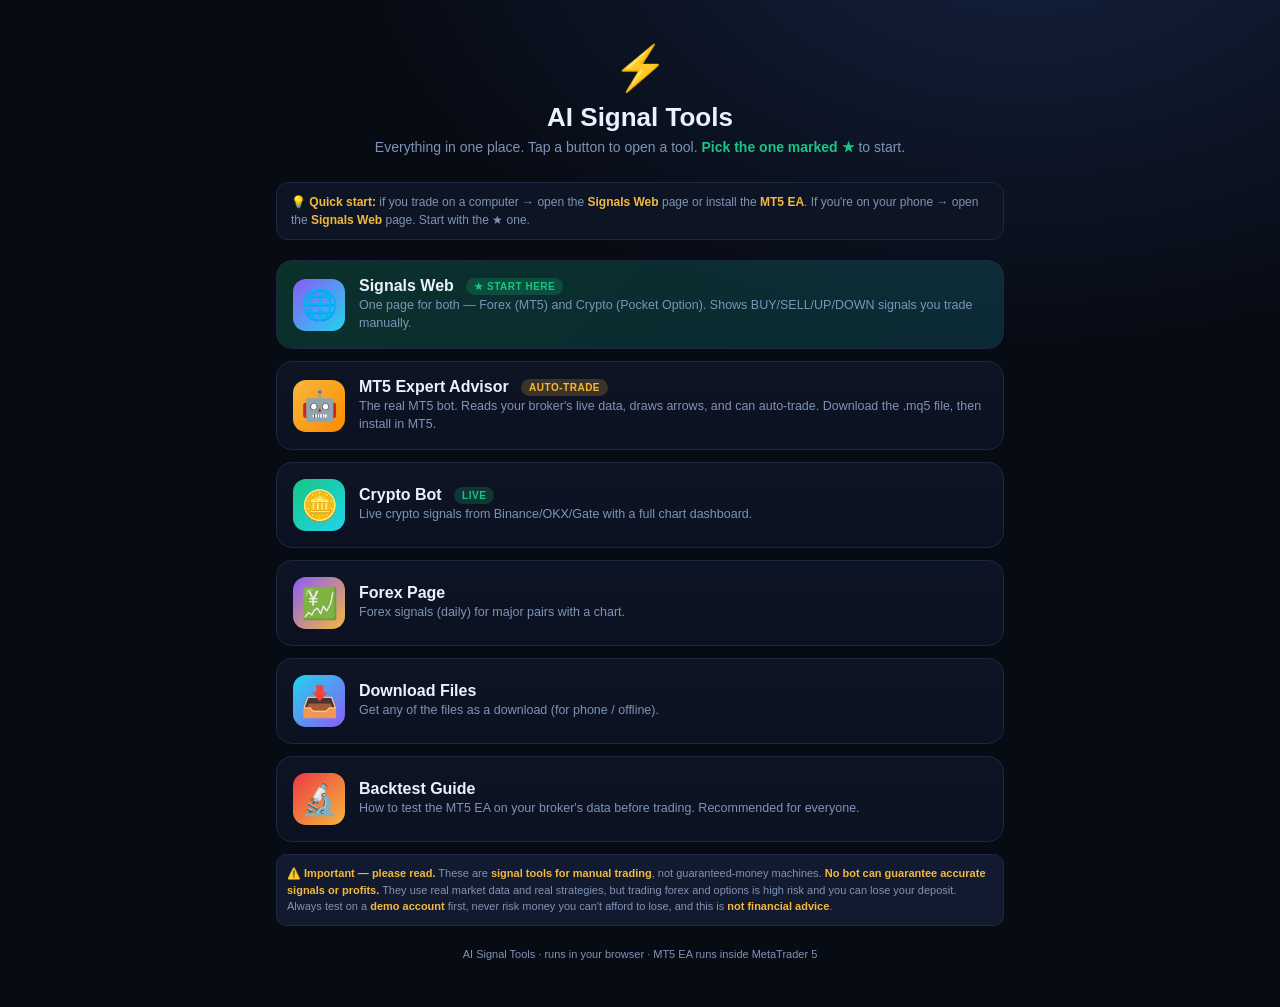
==== commit a2db17c5: "Add simple homepage launcher, backtest guide; reorganize files for easy access Co-authored-by: arena" ====
--- a/index.html
+++ b/index.html
@@ -2,598 +2,93 @@
 <html lang="en">
 <head>
 <meta charset="UTF-8" />
-<meta name="viewport" content="width=device-width, initial-scale=1.0, maximum-scale=1.0, user-scalable=no" />
-<title>AI Live Crypto Signal Bot — Real-Time Signals</title>
+<meta name="viewport" content="width=device-width, initial-scale=1.0" />
+<title>AI Signal Tools — Home</title>
 <style>
-  :root{
-    --bg:#070b14; --panel:#0d1424; --panel2:#111a2e; --line:#1c2942;
-    --txt:#eaf1ff; --mut:#7f93b8; --green:#16c784; --red:#ea3943; --cyan:#22d3ee;
-    --gold:#f5b83d; --violet:#8b5cf6;
-  }
-  *{box-sizing:border-box;margin:0;padding:0;-webkit-tap-highlight-color:transparent}
-  html,body{height:100%}
-  body{
-    background:radial-gradient(1200px 800px at 80% -10%,#14223f 0%,var(--bg) 55%);
-    color:var(--txt);font-family:-apple-system,BlinkMacSystemFont,"Segoe UI",Roboto,Helvetica,Arial,sans-serif;
-    overflow-x:hidden;
-  }
-  .wrap{max-width:1280px;margin:0 auto;padding:14px}
-  header{display:flex;align-items:center;justify-content:space-between;gap:12px;flex-wrap:wrap;margin-bottom:14px}
-  .logo{display:flex;align-items:center;gap:10px}
-  .logo .bolt{width:38px;height:38px;border-radius:11px;display:grid;place-items:center;
-    background:linear-gradient(135deg,var(--violet),var(--cyan));box-shadow:0 6px 24px rgba(139,92,246,.5)}
-  .logo h1{font-size:17px;letter-spacing:.3px}
-  .logo small{display:block;color:var(--mut);font-size:11px;font-weight:500}
-  .hdr-right{display:flex;gap:10px;align-items:center;flex-wrap:wrap}
-  .status-pill{display:flex;align-items:center;gap:7px;background:var(--panel);border:1px solid var(--line);
-    padding:7px 12px;border-radius:30px;font-size:12px;color:var(--mut)}
-  .dot{width:8px;height:8px;border-radius:50%;background:var(--green);box-shadow:0 0 8px var(--green);animation:pulse 1.6s infinite}
-  .dot.off{background:var(--mut);box-shadow:none;animation:none}
-  @keyframes pulse{50%{opacity:.4}}
-  .serv{padding:7px 12px;border-radius:30px;background:var(--panel);border:1px solid var(--line);font-size:12px;color:var(--mut)}
-  .serv b{color:var(--txt)}
-
-  .grid{display:grid;grid-template-columns:270px 1fr 320px;gap:14px}
-  @media(max-width:1080px){.grid{grid-template-columns:1fr 1fr}.col-right{grid-column:1/-1}}
-  @media(max-width:760px){.grid{grid-template-columns:1fr}.col-right{grid-column:auto}}
-
-  .panel{background:linear-gradient(180deg,var(--panel),#0b1120);border:1px solid var(--line);border-radius:16px;padding:14px;margin-bottom:14px}
-  .panel h3{font-size:12px;letter-spacing:1px;text-transform:uppercase;color:var(--mut);margin-bottom:12px;display:flex;align-items:center;justify-content:space-between}
-
-  .search{width:100%;background:var(--panel2);border:1px solid var(--line);border-radius:10px;color:var(--txt);
-    padding:9px 12px;font-size:13px;margin-bottom:10px;outline:none}
-  .search:focus{border-color:var(--violet)}
-  .pair-cats{display:flex;gap:6px;margin-bottom:10px}
-  .cat{flex:1;text-align:center;padding:6px;border-radius:9px;font-size:11px;cursor:pointer;background:var(--panel2);border:1px solid var(--line);color:var(--mut)}
-  .cat.active{background:linear-gradient(135deg,var(--violet),var(--cyan));color:#fff;border-color:transparent}
-  .pairs{max-height:340px;overflow-y:auto;display:flex;flex-direction:column;gap:3px}
-  .pair{display:flex;align-items:center;justify-content:space-between;padding:8px 10px;border-radius:9px;cursor:pointer;border:1px solid transparent;font-size:13px}
-  .pair:hover{background:var(--panel2)}
-  .pair.active{background:var(--panel2);border-color:var(--violet)}
-  .pair .name{font-weight:600}
-  .pair .tag{font-size:10px;color:var(--green);margin-left:6px}
-  .pair .pct{font-size:11px;font-weight:700;display:flex;align-items:center;gap:4px}
-  .pct.up{color:var(--green)} .pct.down{color:var(--red)}
-
-  .sel{display:flex;align-items:center;justify-content:space-between;background:var(--panel2);border:1px solid var(--line);border-radius:11px;padding:11px 13px;margin-bottom:10px}
-  .sel .lb{font-size:11px;color:var(--mut)}
-  .sel .val{font-weight:700;font-size:15px}
-  .tf{display:grid;grid-template-columns:repeat(7,1fr);gap:5px;margin-bottom:10px}
-  .tf button{padding:7px 0;background:var(--panel2);border:1px solid var(--line);border-radius:8px;color:var(--mut);font-size:12px;cursor:pointer;font-weight:600}
-  .tf button.active{background:linear-gradient(135deg,var(--violet),var(--cyan));color:#fff;border-color:transparent}
-  .risk{display:grid;grid-template-columns:repeat(3,1fr);gap:5px;margin-bottom:14px}
-  .risk button{padding:8px 0;background:var(--panel2);border:1px solid var(--line);border-radius:8px;color:var(--mut);font-size:12px;cursor:pointer;font-weight:600}
-  .risk button.active{border-color:var(--gold);color:var(--gold);background:rgba(245,184,61,.08)}
-  .startbtn{width:100%;padding:15px;border:none;border-radius:12px;font-size:16px;font-weight:800;cursor:pointer;
-    background:linear-gradient(135deg,var(--violet),var(--cyan));color:#fff;box-shadow:0 10px 30px rgba(139,92,246,.45);
-    transition:transform .15s,box-shadow .15s}
-  .startbtn:active{transform:scale(.98)}
-  .startbtn.running{background:linear-gradient(135deg,var(--red),#ff8a00);box-shadow:0 10px 30px rgba(234,57,67,.4)}
-  .startbtn small{display:block;font-size:10px;font-weight:500;opacity:.85}
-
-  .signal-card{text-align:center;padding:6px 4px}
-  .sc-big{font-size:46px;font-weight:900;letter-spacing:1px;line-height:1}
-  .sc-big.up{color:var(--green);text-shadow:0 0 30px rgba(22,199,132,.5)}
-  .sc-big.down{color:var(--red);text-shadow:0 0 30px rgba(234,57,67,.5)}
-  .sc-big.wait{color:var(--gold)}
-  .conf{font-size:30px;font-weight:800;color:var(--txt);margin:8px 0 4px}
-  .conf small{font-size:13px;color:var(--mut);font-weight:500}
-  .sc-lbl{font-size:12px;color:var(--mut);letter-spacing:1px;text-transform:uppercase}
-  .sc-pair{font-size:15px;font-weight:700;margin-top:6px}
-
-  .cd{display:flex;align-items:center;gap:12px;justify-content:center;margin-top:12px}
-  .cdbox{background:var(--panel2);border:1px solid var(--line);border-radius:10px;padding:8px 12px;text-align:center;min-width:64px}
-  .cdbox .n{font-size:22px;font-weight:800;font-variant-numeric:tabular-nums}
-  .cdbox .u{font-size:10px;color:var(--mut)}
-
-  #chartWrap{position:relative;width:100%;border:1px solid var(--line);border-radius:12px;overflow:hidden;background:#0a1020}
-  canvas#chart{width:100%;display:block;height:340px}
-  .chart-legend{position:absolute;top:8px;left:10px;display:flex;gap:12px;font-size:10px;color:var(--mut)}
-  .chart-legend span{display:flex;align-items:center;gap:5px}
-  .sw{width:14px;height:3px;border-radius:2px;display:inline-block}
-  .price-tag{position:absolute;right:10px;top:8px;font-size:12px;font-weight:700}
-  .price-tag.up{color:var(--green)} .price-tag.down{color:var(--red)}
-
-  .scanner-line{display:flex;align-items:center;gap:8px;padding:5px 0;font-size:12px;color:var(--mut);min-height:24px;transition:.3s}
-  .scanner-line.active{color:var(--txt)}
-  .spin{display:inline-block;width:12px;height:12px;border:2px solid var(--mut);border-top-color:var(--cyan);border-radius:50%;animation:rot .7s linear infinite}
-  @keyframes rot{to{transform:rotate(360deg)}}
-  .check{color:var(--green);font-weight:700}
-
-  .sig-log{max-height:300px;overflow-y:auto;display:flex;flex-direction:column;gap:5px}
-  .sig-item{display:flex;align-items:center;gap:8px;background:var(--panel2);border:1px solid var(--line);border-radius:9px;padding:8px 10px;font-size:12px}
-  .sig-item .p{font-weight:700;min-width:86px}
-  .sig-item .dir{font-weight:800;padding:3px 9px;border-radius:6px;font-size:11px}
-  .sig-item .dir.up{background:rgba(22,199,132,.15);color:var(--green)}
-  .sig-item .dir.down{background:rgba(234,57,67,.15);color:var(--red)}
-  .sig-item .c{margin-left:auto;font-weight:800}
-  .sig-item .t{color:var(--mut);font-variant-numeric:tabular-nums}
-
-  .gauge{display:flex;flex-direction:column;align-items:center;gap:6px}
-  .gauge-ring{width:120px;height:120px}
-  .gauge .gl{font-size:26px;font-weight:800}
-  .gauge .gt{font-size:11px;letter-spacing:1px;text-transform:uppercase;color:var(--mut)}
-  .gauge-bar{width:100%;height:8px;background:var(--panel2);border-radius:5px;overflow:hidden;margin-top:8px}
-  .gauge-bar i{display:block;height:100%;background:linear-gradient(90deg,var(--cyan),var(--violet));border-radius:5px;transition:width .5s}
-
-  .strat{display:flex;align-items:center;gap:8px;padding:7px 0;font-size:12px;border-bottom:1px dashed var(--line)}
-  .strat:last-child{border-bottom:none}
-  .strat .sname{font-weight:600}
-  .strat .sval{margin-left:auto;font-size:10px;padding:2px 8px;border-radius:20px;font-weight:700}
-  .sval.ok{background:rgba(22,199,132,.15);color:var(--green)}
-  .sval.no{background:rgba(234,57,67,.15);color:var(--red)}
-  .sval.mid{background:rgba(245,184,61,.15);color:var(--gold)}
-
-  .tick{display:flex;justify-content:space-between;font-size:12px;color:var(--mut);margin-top:8px;padding:7px 10px;background:var(--panel2);border-radius:9px}
-  .tick b{color:var(--txt);font-variant-numeric:tabular-nums}
-
-  .disc{font-size:10.5px;color:var(--mut);line-height:1.5;border:1px solid var(--line);border-radius:10px;padding:10px;background:var(--panel2)}
+  :root{--bg:#070b14;--panel:#0d1424;--panel2:#111a2e;--line:#1c2942;--txt:#eaf1ff;--mut:#7f93b8;
+    --green:#16c784;--red:#ea3943;--cyan:#22d3ee;--gold:#f5b83d;--violet:#8b5cf6}
+  *{box-sizing:border-box;margin:0;padding:0}
+  body{background:radial-gradient(1200px 800px at 80% -10%,#14223f 0%,var(--bg) 55%);
+    color:var(--txt);font-family:-apple-system,BlinkMacSystemFont,"Segoe UI",Roboto,sans-serif;min-height:100vh}
+  .wrap{max-width:760px;margin:0 auto;padding:24px 16px}
+  .hero{text-align:center;padding:18px 0 24px}
+  .bolt{font-size:44px}
+  h1{font-size:26px;margin:8px 0 4px}
+  .hero p{color:var(--mut);font-size:14px;line-height:1.5}
+  .note{background:var(--panel);border:1px solid var(--line);border-radius:12px;padding:10px 14px;
+    font-size:12px;color:var(--mut);margin:0 0 20px;line-height:1.5}
+  .note b{color:var(--gold)}
+  .card{display:flex;align-items:center;gap:14px;background:linear-gradient(180deg,var(--panel),#0b1120);
+    border:1px solid var(--line);border-radius:16px;padding:16px;margin-bottom:12px;text-decoration:none;color:var(--txt);
+    transition:transform .12s,border-color .12s}
+  .card:active{transform:scale(.99)}
+  .card:hover{border-color:var(--violet)}
+  .ico{font-size:30px;width:52px;height:52px;border-radius:13px;display:grid;place-items:center;flex-shrink:0}
+  .card h3{font-size:16px}
+  .card p{font-size:12.5px;color:var(--mut);margin-top:2px;line-height:1.4}
+  .card .tag{font-size:10px;font-weight:800;letter-spacing:.5px;padding:3px 8px;border-radius:20px;margin-left:8px;vertical-align:1px}
+  .best{background:linear-gradient(135deg,rgba(22,199,132,.2),rgba(34,211,238,.15))}
+  .tag.green{background:rgba(22,199,132,.2);color:var(--green)}
+  .tag.gold{background:rgba(245,184,61,.2);color:var(--gold)}
+  footer{text-align:center;color:var(--mut);font-size:11px;margin:20px 0;line-height:1.6}
+  .disc{font-size:11px;color:var(--mut);line-height:1.5;border:1px solid var(--line);border-radius:10px;padding:10px;background:var(--panel2)}
   .disc b{color:var(--gold)}
-  footer{margin-top:16px;text-align:center;color:var(--mut);font-size:11px;padding-bottom:20px}
-
-  ::-webkit-scrollbar{width:7px;height:7px}
-  ::-webkit-scrollbar-thumb{background:var(--line);border-radius:4px}
-  ::-webkit-scrollbar-track{background:transparent}
 </style>
 </head>
 <body>
 <div class="wrap">
-
-  <header>
-    <div class="logo">
-      <div class="bolt">⚡</div>
-      <div>
-        <h1>AI Live Crypto <span style="color:var(--violet)">Signal Bot</span></h1>
-        <small>Real-time technical analysis · Binance · OKX · Gate</small>
-      </div>
-    </div>
-    <div class="hdr-right">
-      <div class="status-pill"><span class="dot" id="stDot"></span><span id="stTxt">Standby</span></div>
-      <div class="serv">Data <b id="srcPill">—</b></div>
-      <div class="serv">Engine <b id="engineState">OFF</b></div>
-    </div>
-  </header>
-
-  <div class="grid">
-    <!-- LEFT: pairs -->
-    <div class="col-left">
-      <div class="panel">
-        <h3>Live Markets <span id="pairCount" style="color:var(--mut)">0</span></h3>
-        <input class="search" id="pairSearch" placeholder="🔍 Search coin..." />
-        <div class="pair-cats">
-          <button class="cat active" data-f="all">All</button>
-          <button class="cat" data-f="LIVE">Live</button>
-        </div>
-        <div class="pairs" id="pairList"></div>
-      </div>
-    </div>
-
-    <!-- CENTER: chart + signal -->
-    <div class="col-center">
-      <div class="panel" style="padding:10px">
-        <div id="chartWrap">
-          <div class="chart-legend">
-            <span><span class="sw" style="background:var(--green)"></span>EMA 9</span>
-            <span><span class="sw" style="background:var(--gold)"></span>EMA 21</span>
-            <span><span class="sw" style="background:var(--cyan)"></span>Bollinger</span>
-          </div>
-          <div class="price-tag" id="priceTag">—</div>
-          <canvas id="chart"></canvas>
-        </div>
-        <div class="tick">
-          <span>Open <b id="tOpen">—</b></span>
-          <span>High <b id="tHigh">—</b></span>
-          <span>Low <b id="tLow">—</b></span>
-          <span>24h % <b id="tVol">—</b></span>
-        </div>
-      </div>
-
-      <div class="panel">
-        <div class="signal-card">
-          <div class="sc-lbl">AI Signal</div>
-          <div class="sc-big wait" id="scDir">AWAIT</div>
-          <div class="conf"><span id="scConf">—</span> <small>confidence</small></div>
-          <div class="sc-pair" id="scPair">Select a coin</div>
-          <div class="cd">
-            <div class="cdbox"><div class="n" id="cdMin">00</div><div class="u">MIN</div></div>
-            <div class="cdbox"><div class="n" id="cdSec">00</div><div class="u">SEC</div></div>
-          </div>
-        </div>
-      </div>
-
-      <div class="panel">
-        <h3>Why this signal? · Engine verdicts</h3>
-        <div class="scanner-line" id="scanRoot"><span class="spin"></span><span>Starting signal engine…</span></div>
-        <div id="scanList"></div>
-      </div>
-    </div>
-
-    <!-- RIGHT: controls + recent -->
-    <div class="col-right">
-      <div class="panel">
-        <h3>Bot Controls</h3>
-        <div class="sel"><span class="lb">Selected Coin</span><span class="val" id="ctlPair">—</span></div>
-        <div class="sel"><span class="lb">Expiry / Timeframe</span><span class="val" id="ctlTF">1m</span></div>
-        <div class="tf" id="tfRow"></div>
-        <div class="sel" style="margin-top:8px"><span class="lb">Risk Level</span><span class="val" id="ctlRisk">Moderate</span></div>
-        <div class="risk" id="riskRow"></div>
-        <button class="startbtn" id="startBtn">▶ START BOT<small>Activate live signal engine</small></button>
-      </div>
-
-      <div class="panel">
-        <h3>Market Strength</h3>
-        <div class="gauge">
-          <canvas class="gauge-ring" id="gauge" width="120" height="120"></canvas>
-          <div class="gl" id="gaugeVal">—</div>
-          <div class="gt" id="gaugeLbl">Standby</div>
-          <div class="gauge-bar"><i id="gaugeFill" style="width:0%"></i></div>
-        </div>
-      </div>
-
-      <div class="panel">
-        <h3>Recent Signals</h3>
-        <div class="sig-log" id="sigLog"><div style="color:var(--mut);font-size:12px;padding:10px 0">No signals yet. Press START BOT.</div></div>
-      </div>
-    </div>
+  <div class="hero">
+    <div class="bolt">⚡</div>
+    <h1>AI Signal Tools</h1>
+    <p>Everything in one place. Tap a button to open a tool. <b style="color:var(--green)">Pick the one marked ★</b> to start.</p>
   </div>
 
+  <div class="note">💡 <b>Quick start:</b> if you trade on a computer → open the <b>Signals Web</b> page or install the
+  <b>MT5 EA</b>. If you're on your phone → open the <b>Signals Web</b> page. Start with the ★ one.</div>
+
+  <a class="card best" href="signals.html">
+    <div class="ico" style="background:linear-gradient(135deg,var(--violet),var(--cyan))">🌐</div>
+    <div><h3>Signals Web <span class="tag green">★ START HERE</span></h3>
+      <p>One page for both — Forex (MT5) and Crypto (Pocket Option). Shows BUY/SELL/UP/DOWN signals you trade manually.</p></div>
+  </a>
+
+  <a class="card" href="AI_Momentum_Trend.mq5" download="AI_Momentum_Trend.mq5">
+    <div class="ico" style="background:linear-gradient(135deg,#f5b83d,#ff8a00)">🤖</div>
+    <div><h3>MT5 Expert Advisor <span class="tag gold">AUTO-TRADE</span></h3>
+      <p>The real MT5 bot. Reads your broker's live data, draws arrows, and can auto-trade. Download the .mq5 file, then install in MT5.</p></div>
+  </a>
+
+  <a class="card" href="crypto.html">
+    <div class="ico" style="background:linear-gradient(135deg,#16c784,#22d3ee)">🪙</div>
+    <div><h3>Crypto Bot <span class="tag green">LIVE</span></h3>
+      <p>Live crypto signals from Binance/OKX/Gate with a full chart dashboard.</p></div>
+  </a>
+
+  <a class="card" href="forex.html">
+    <div class="ico" style="background:linear-gradient(135deg,#8b5cf6,#f5b83d)">💹</div>
+    <div><h3>Forex Page</h3>
+      <p>Forex signals (daily) for major pairs with a chart.</p></div>
+  </a>
+
+  <a class="card" href="download.html">
+    <div class="ico" style="background:linear-gradient(135deg,#22d3ee,#8b5cf6)">📥</div>
+    <div><h3>Download Files</h3>
+      <p>Get any of the files as a download (for phone / offline).</p></div>
+  </a>
+
+  <a class="card" href="backtest.html">
+    <div class="ico" style="background:linear-gradient(135deg,#ea3943,#f5b83d)">🔬</div>
+    <div><h3>Backtest Guide</h3>
+      <p>How to test the MT5 EA on your broker's data before trading. Recommended for everyone.</p></div>
+  </a>
+
   <div class="disc">
-    <b>⚠️ Education only — not auto-trading.</b> This bot pulls <b>real live crypto prices</b> from free public exchange APIs
-    (Binance, OKX, Gate.io) and runs technical analysis (RSI, EMA crossover, MACD, Bollinger, support/resistance, candlestick
-    patterns) to suggest <b>UP / DOWN</b> signals. It does <b>not</b> connect to Pocket Option, place trades, or auto-execute.
-    If your device is fully offline it falls back to demo data and shows <b>DEMO</b>. <b>No signal is guaranteed</b> — crypto &
-    options trading is high risk and you can lose your deposit. Trade at your own risk. Not financial advice.
+    <b>⚠️ Important — please read.</b> These are <b>signal tools for manual trading</b>, not guaranteed-money machines.
+    <b>No bot can guarantee accurate signals or profits.</b> They use real market data and real strategies, but trading forex
+    and options is high risk and you can lose your deposit. Always test on a <b>demo account</b> first, never risk money you
+    can't afford to lose, and this is <b>not financial advice</b>.
   </div>
-
-  <footer>AI Live Crypto Signal Bot · real-time feed · runs in your browser</footer>
+  <footer>AI Signal Tools · runs in your browser · MT5 EA runs inside MetaTrader 5</footer>
 </div>
-
-<script>
-/* =========================================================
-   AI LIVE CRYPTO SIGNAL BOT — real market data, real analysis
-   ========================================================= */
-
-/* ---------------- LIVE PAIRS (real data) ---------------- */
-const CRYPTO = ["BTC","ETH","SOL","BNB","ADA","DOGE","LTC","XRP","LINK","AVAX",
-                "MATIC","DOT","TRX","TON","SHIB","UNI","ATOM","NEAR","AAVE","ARB"];
-// each: [display, BinanceSymbol, OKX-instId, GatePair]
-const PAIRS = CRYPTO.map(b=>[b+"/USD", b+"USDT", b+"-USDT", b+"_USDT"]);
-
-/* ---------------- TIME FRAMES ---------------- */
-const TFS = ["3s","5s","15s","30s","1m","2m","3m","4m","5m","10m","15m"];
-const TF_MS = { "3s":3000,"5s":5000,"15s":15000,"30s":30000,"1m":60000,"2m":120000,
-  "3m":180000,"4m":240000,"5m":300000,"10m":600000,"15m":900000 };
-
-/* ---------------- STATE ---------------- */
-const state = {
-  running:false,
-  pairIdx:0,
-  filter:"all",
-  tf:"1m",
-  risk:"Moderate",
-  candles:[],
-  lastClose:0,
-  change:{},
-  feedName:"",
-  live:false,
-  momentum:0,
-  vol:0.002,
-  regime:"range",
-  timer:null,
-  lastSignalTf:0,
-  scannerIdx:0
-};
-
-/* ---------------- LIVE DATA LOADER (multi-exchange) ---------------- */
-function norm(o,h,l,c,t){ return {o:+o,h:+h,l:+l,c:+c,t:+t}; }
-// Each provider: build URL from pair entry, parse raw JSON into candles (oldest-first).
-const PROVIDERS = [
-  { name:"Binance", build:s=>`https://data-api.binance.vision/api/v3/klines?symbol=${s[1]}&interval=1m&limit=150`,
-    parse:raw=>raw.map(k=>norm(k[1],k[2],k[3],k[4],k[0])) },
-  { name:"OKX", build:s=>`https://www.okx.com/api/v5/market/candles?instId=${s[2]}&bar=1m&limit=150`,
-    parse:raw=>raw.data.map(k=>norm(k[1],k[2],k[3],k[4],k[0])) },
-  { name:"Gate", build:s=>`https://api.gateio.ws/api/v4/spot/candlesticks?currency_pair=${s[3]}&interval=1m&limit=150`,
-    parse:raw=>raw.map(k=>norm(k[5],k[3],k[4],k[2],k[0]*1000)) }
-];
-async function loadLive(){
-  const sym=PAIRS[state.pairIdx];
-  for(const p of PROVIDERS){
-    try{
-      const res=await fetch(p.build(sym));
-      if(!res.ok) continue;
-      const raw=await res.json();
-      let arr; try{ arr=p.parse(raw); }catch(e){ continue; }
-      if(!arr || arr.length<30) continue;
-      arr.sort((a,b)=>a.t-b.t); // oldest-first regardless of provider order
-      state.candles=arr;
-      state.lastClose=arr[arr.length-1].c;
-      state.feedName=p.name;
-      state.live=true;
-      state.change[sym[0]] = arr.length>1 ? (arr[arr.length-1].c-arr[0].c)/arr[0].c*100 : 0;
-      return true;
-    }catch(e){ /* try next exchange */ }
-  }
-  state.live=false;
-  state.feedName="offline";
-  return false;
-}
-
-/* ---------------- DEMO FALLBACK (only when device is fully offline) ---------------- */
-function genCandle(){
-  if(Math.random()<0.06){ const r=Math.random(); state.regime=r<0.35?"up":r<0.7?"down":"range"; }
-  let drift=0; if(state.regime==="up")drift=0.0009; else if(state.regime==="down")drift=-0.0009;
-  state.momentum=state.momentum*0.7+(Math.random()-0.5)*0.0016+drift*0.5;
-  state.vol=Math.max(0.0006,state.vol*0.9+Math.abs(Math.random()-0.5)*0.0006);
-  const o=state.lastClose||100;
-  const c=Math.max(1,o*(1+state.momentum+(Math.random()-0.5)*state.vol));
-  const hi=Math.max(o,c)*(1+Math.random()*state.vol*0.6);
-  const lo=Math.min(o,c)*(1-Math.random()*state.vol*0.6);
-  state.lastClose=c;
-  return {o,h:hi,l:lo,c,t:Date.now(),v:Math.random()*400+100};
-}
-
-/* ---------------- INDICATORS ---------------- */
-function ema(arr,p){ const k=2/(p+1);const out=[];let prev=arr[0];
-  for(let i=0;i<arr.length;i++){prev= i===0?arr[0]:arr[i]*k+prev*(1-k);out.push(prev);} return out; }
-function rsi(closes,p=14){ let g=0,l=0;const out=[null];
-  for(let i=1;i<closes.length;i++){ const d=closes[i]-closes[i-1];
-    if(i<=p){ g+=d>0?d:0;l+=d<0?-d:0; if(i===p){g/=p;l/=p;out.push(100-100/(1+(l===0?1e-9:g/l)));} continue; }
-    g=(g*(p-1)+(d>0?d:0))/p; l=(l*(p-1)+(d<0?-d:0))/p; out.push(100-100/(1+(l===0?1e-9:g/l))); }
-  return out; }
-function sma(arr,p){ const out=[];for(let i=0;i<arr.length;i++){ if(i<p-1){out.push(null);continue;}let s=0;for(let j=i-p+1;j<=i;j++)s+=arr[j];out.push(s/p);}return out; }
-function std(arr,p){ const out=[];const m=sma(arr,p);for(let i=0;i<arr.length;i++){ if(m[i]==null){out.push(null);continue;}let s=0;for(let j=i-p+1;j<=i;j++)s+=(arr[j]-m[i])**2;out.push(Math.sqrt(s/p));}return out; }
-function macd(closes,fast=12,slow=26,sig=9){ const ef=ema(closes,fast),es=ema(closes,slow);
-  const ml=closes.map((_,i)=>ef[i]-es[i]); const signal=ema(ml,sig); const hist=ml.map((v,i)=>v-signal[i]); return {hist}; }
-
-/* ---------------- SIGNAL ANALYSIS ---------------- */
-function analyze(candles){
-  const closes=candles.map(x=>x.c), highs=candles.map(x=>x.h), lows=candles.map(x=>x.l);
-  const R=rsi(closes,14), e9=ema(closes,9), e21=ema(closes,21);
-  const bbM=sma(closes,20), bbS=std(closes,20);
-  const bbU=bbM.map((m,i)=>m==null?null:m+2*bbS[i]);
-  const bbL=bbM.map((m,i)=>m==null?null:m-2*bbS[i]);
-  const {hist:mhist}=macd(closes);
-  const n=candles.length, last=candles[n-1], prev=candles[n-2], r=R[n-1];
-  let score=0, reasons=[];
-
-  const emaUp=e9[n-1]>e21[n-1];
-  const cross=(e9[n-1]-e21[n-1])*(e9[n-2]-e21[n-2])<0;
-  if(emaUp){ score+=0.22; if(cross){score+=0.18;reasons.push(["EMA Crossover","CONFIRMED","ok"]);}else reasons.push(["EMA Trend","BULLISH","ok"]); }
-  else { score-=0.22; if(cross){score-=0.18;reasons.push(["EMA Crossover","BEARISH","ok"]);}else reasons.push(["EMA Trend","BEARISH","ok"]); }
-
-  if(r<70&&r>30){ if(r>55)score-=0.12; else if(r<45)score+=0.12; }
-  if(r>72)score-=0.15; else if(r<28)score+=0.15;
-  reasons.push(["RSI (14)", r<30?"OVERSOLD":r>70?"OVERBOUGHT":"NEUTRAL", r<30||r>70?"ok":"mid"]);
-
-  const h0=mhist[n-1]; if(h0>0)score+=0.15; else score-=0.15;
-  reasons.push(["MACD", h0>0?"BULLISH":"BEARISH","ok"]);
-
-  if(bbU[n-1]!=null){
-    if(last.c>bbU[n-1]){score+=0.18;reasons.push(["Bollinger","UPPER BREAK","ok"]);}
-    else if(last.c<bbL[n-1]){score-=0.18;reasons.push(["Bollinger","LOWER BREAK","ok"]);}
-    else reasons.push(["Bollinger","IN RANGE","mid"]);
-  }
-
-  const look=Math.min(20,n-1); let hi=0,lo=1e9,hiAt=0,loAt=0;
-  for(let i=n-look;i<n;i++){ if(highs[i]>hi){hi=highs[i];hiAt=i;} if(lows[i]<lo){lo=lows[i];loAt=i;} }
-  if(hiAt<loAt){score+=0.14;reasons.push(["Support/Resistance","SUPPORT HOLD","ok"]);}
-  else if(loAt<hiAt){score-=0.14;reasons.push(["Support/Resistance","RESISTANCE","ok"]);}
-
-  const body=last.c-last.o, rng=last.h-last.l||1e-9; let pat;
-  if(body>0&&prev.c<prev.o&&last.c>prev.o&&last.o<prev.c) pat=["Bullish Engulfing","ok"];
-  else if(body<0&&prev.c>prev.o&&last.c<prev.o&&last.o>prev.c) pat=["Bearish Engulfing","ok"];
-  else if(Math.abs(body)/rng>0.7) pat=body>0?["Strong Bull Candle","ok"]:["Strong Bear Candle","ok"];
-  else pat=["Neutral Body","mid"];
-  if(pat[0]==="Bullish Engulfing")score+=0.18;
-  if(pat[0]==="Bearish Engulfing")score-=0.18;
-  reasons.push(["Candlestick",pat[0],pat[1]]);
-
-  score=Math.max(-1,Math.min(1,score));
-  return {score,reasons,r,last};
-}
-
-function makeSignal(){
-  if(state.candles.length<30) return {dir:"wait",conf:0,reasons:[]};
-  const a=analyze(state.candles);
-  const abs=Math.abs(a.score);
-  if(abs<0.22) return {dir:"wait",conf:Math.round(50+abs*20),reasons:a.reasons};
-  let conf=52+abs*42;
-  if(state.risk==="High") conf=Math.min(94,conf+2);
-  else if(state.risk==="Low") conf=Math.max(52,conf-3);
-  conf=Math.min(94,Math.max(52,conf+(Math.random()-0.5)*3));
-  return {dir:a.score>0?"UP":"DOWN",conf:Math.round(conf),reasons:a.reasons};
-}
-
-/* ---------------- RENDER HELPERS ---------------- */
-const $=id=>document.getElementById(id);
-const cur=()=>PAIRS[state.pairIdx];
-
-function renderPairs(){
-  const list=$("pairList");
-  const q=($("pairSearch").value||"").toUpperCase();
-  const arr=PAIRS.filter(p=>p[0].includes(q));
-  $("pairCount").textContent=arr.length;
-  list.innerHTML=arr.map((p,i)=>{
-    const gi=PAIRS.indexOf(p);
-    const act=gi===state.pairIdx?"active":"";
-    const ch=state.change[p[0]];
-    let pct="—",cls="",arrow="";
-    if(ch!=null){ pct=(ch>=0?"+":"")+ch.toFixed(2)+"%"; cls=ch>=0?"up":"down"; arrow=ch>0?"▲":ch<0?"▼":""; }
-    return `<div class="pair ${act}" data-idx="${gi}">
-      <span><span class="name">${p[0]}</span><span class="tag">LIVE</span></span>
-      <span class="pct ${cls}">${arrow} ${pct}</span></div>`;
-  }).join("");
-}
-function renderTF(){ $("tfRow").innerHTML=TFS.map(t=>`<button class="${t===state.tf?'active':''}" data-tf="${t}">${t}</button>`).join(""); }
-function renderRisk(){ $("riskRow").innerHTML=["Low","Moderate","High"].map(r=>`<button class="${r===state.risk?'active':''}" data-risk="${r}">${r}</button>`).join(""); }
-function renderCtl(){ $("ctlPair").textContent=cur()[0]; $("ctlTF").textContent=state.tf; $("ctlRisk").textContent=state.risk; }
-
-/* ---------------- CHART ---------------- */
-const canvas=$("chart"), ctx=canvas.getContext("2d");
-function sizeCanvas(){ const w=canvas.clientWidth||600,h=340; canvas.width=w; canvas.height=h; }
-function drawChart(){
-  sizeCanvas();
-  const c=state.candles, w=canvas.width, h=canvas.height;
-  ctx.clearRect(0,0,w,h);
-  if(c.length<2){ ctx.fillStyle="#3a4a66";ctx.font="13px sans-serif";ctx.textAlign="center";ctx.fillText("Waiting for live data…",w/2,h/2); return; }
-  const closes=c.map(x=>x.c), e9=ema(closes,9), e21=ema(closes,21);
-  const bbM=sma(closes,20),bbS=std(closes,20);
-  const bbU=bbM.map((m,i)=>m==null?null:m+2*bbS[i]);
-  const bbL=bbM.map((m,i)=>m==null?null:m-2*bbS[i]);
-  const n=Math.min(c.length,80), start=c.length-n;
-  let min=1e9,max=0; for(let i=start;i<c.length;i++){min=Math.min(min,c[i].l);max=Math.max(max,c[i].h);}
-  min-=(max-min)*0.05; max+=(max-min)*0.05;
-  const X=i=>(i-start+0.5)/n*w, Y=v=>h-((v-min)/(max-min))*h;
-  ctx.strokeStyle="#12203a";ctx.fillStyle="#3a4a66";ctx.lineWidth=1;ctx.font="10px sans-serif";
-  for(let g=0;g<5;g++){ const yy=Y(min+(max-min)*g/4);ctx.beginPath();ctx.moveTo(0,yy);ctx.lineTo(w,yy);ctx.stroke();ctx.textAlign="left";ctx.fillText((min+(max-min)*g/4).toFixed(4),4,yy-3); }
-  function band(arr){ctx.beginPath();let st=false;for(let i=start;i<c.length;i++){if(arr[i]==null)continue;const x=X(i),y=Y(arr[i]);if(!st){ctx.moveTo(x,y);st=true;}else ctx.lineTo(x,y);}ctx.stroke();}
-  ctx.strokeStyle="rgba(34,211,238,.35)";band(bbU);band(bbL);
-  const bw=Math.max(2,w/n*0.55);
-  for(let i=start;i<c.length;i++){ const x=X(i),k=c[i],up=k.c>=k.o;
-    ctx.strokeStyle=up?"#16c784":"#ea3943";ctx.fillStyle=up?"#16c784":"#ea3943";
-    ctx.beginPath();ctx.moveTo(x,Y(k.h));ctx.lineTo(x,Y(k.l));ctx.lineWidth=1.3;ctx.stroke();
-    const y0=Y(Math.max(k.o,k.c)),y1=Y(Math.min(k.o,k.c));
-    if(y1-y0<1)ctx.fillRect(x-bw/2,y0,bw,1); else ctx.fillRect(x-bw/2,y0,bw,Math.max(1,y1-y0));
-  }
-  function line(arr,color){ctx.strokeStyle=color;ctx.lineWidth=1.4;ctx.beginPath();let st=false;
-    for(let i=start;i<c.length;i++){if(arr[i]==null)continue;const x=X(i),y=Y(arr[i]);if(!st){ctx.moveTo(x,y);st=true;}else ctx.lineTo(x,y);}ctx.stroke();}
-  line(e9,"#16c784"); line(e21,"#f5b83d");
-  const lp=c[c.length-1].c;
-  ctx.strokeStyle="rgba(234,239,255,.5)";ctx.setLineDash([4,4]);ctx.lineWidth=1;
-  ctx.beginPath();ctx.moveTo(0,Y(lp));ctx.lineTo(w,Y(lp));ctx.stroke();ctx.setLineDash([]);
-}
-function drawGauge(){
-  const g=$("gauge"),gc=g.getContext("2d");
-  const val=Math.min(100,Math.max(0,state.strength||0));
-  gc.clearRect(0,0,120,120); gc.lineWidth=10; gc.lineCap="round";
-  gc.strokeStyle="#1c2942";gc.beginPath();gc.arc(60,60,48,Math.PI,2*Math.PI);gc.stroke();
-  const col=val>66?"#16c784":val>40?"#f5b83d":"#ea3943";
-  gc.strokeStyle=col;gc.beginPath();gc.arc(60,60,48,Math.PI,Math.PI+val/100*Math.PI);gc.stroke();
-  $("gaugeFill").style.width=val+"%";
-  $("gaugeVal").textContent=Math.round(val)+"%";
-  $("gaugeLbl").textContent=val>66?"STRONG":val>40?"MODERATE":"WEAK";
-}
-
-/* ---------------- SCANNER ---------------- */
-const SCAN=["Scanning live RSI (14)","Analyzing Candlestick Patterns","Checking EMA Crossover",
-  "Monitoring Support & Resistance","Validating Trend Strength","Calculating Volatility Index","Finalizing AI Decision"];
-function tickScanner(){ if(!state.running)return;
-  const root=$("scanRoot"); root.innerHTML=`<span class="spin"></span><span>${SCAN[state.scannerIdx]}…</span>`; root.classList.add("active");
-  state.scannerIdx=(state.scannerIdx+1)%SCAN.length; }
-
-function renderVerdicts(reasons){ const el=$("scanList");
-  el.innerHTML=reasons.map(r=>{ const cls=r[2]==="ok"?"ok":r[2]==="mid"?"mid":"no";
-    return `<div class="strat"><span class="sname">📈 ${r[0]}</span><span class="sval ${cls}">${r[1]}</span></div>`; }).join(""); }
-
-function pushSignal(sig){ const ts=new Date().toLocaleTimeString("en-GB",{hour12:false}); const log=$("sigLog");
-  const empty=log.children.length===1&&log.children[0].textContent.includes("No signals"); if(empty)log.innerHTML="";
-  const cls=sig.dir==="UP"?"up":"down";
-  log.insertAdjacentHTML("afterbegin",`<div class="sig-item">
-    <span class="p">${cur()[0]}</span><span class="dir ${cls}">${sig.dir}</span>
-    <span class="tag" style="font-size:10px;color:var(--mut)">${state.tf}</span>
-    <span class="c" style="color:${sig.dir==='UP'?'var(--green)':'var(--red)'}">${sig.conf}%</span>
-    <span class="t">${ts}</span></div>`);
-  if(log.children.length>30)log.lastChild.remove(); }
-
-/* ---------------- ENGINE CORE ---------------- */
-function tickEngine(){
-  if(!state.running)return;
-  const sig=makeSignal();
-  state.strength=sig.dir==="wait"?Math.round(20+Math.abs(sig.conf-50)):sig.conf;
-  const c=state.candles[state.candles.length-1];
-  $("priceTag").textContent=c?c.c.toFixed(2):"—";
-  $("priceTag").className="price-tag "+(sig.dir==="UP"?"up":sig.dir==="DOWN"?"down":"");
-  $("tOpen").textContent=c?c.o.toFixed(2):"—";
-  $("tHigh").textContent=c?c.h.toFixed(2):"—";
-  $("tLow").textContent=c?c.l.toFixed(2):"—";
-  const ch=state.change[cur()[0]];
-  $("tVol").textContent=ch!=null?(ch>=0?"+":"")+ch.toFixed(2)+"%":"—";
-
-  const sd=$("scDir"),sc=$("scConf");
-  if(sig.dir==="UP"){sd.textContent="UP";sd.className="sc-big up";}
-  else if(sig.dir==="DOWN"){sd.textContent="DOWN";sd.className="sc-big down";}
-  else {sd.textContent="AWAIT";sd.className="sc-big wait";}
-  sc.textContent=sig.conf+"%";
-  const feed=state.live?` · <span style="color:var(--green)">LIVE ${state.feedName}</span>`:` · <span style="color:var(--gold)">DEMO</span>`;
-  $("scPair").innerHTML=`${cur()[0]} · ${state.tf} · ${state.risk}${feed}`;
-  renderVerdicts(sig.reasons||[]);
-  drawGauge();
-
-  if(sig.dir!=="wait" && (Date.now()-state.lastSignalTf)>TF_MS[state.tf]*0.8){ pushSignal(sig); state.lastSignalTf=Date.now(); }
-}
-
-/* ---------------- MAIN LOOP ---------------- */
-async function startLoop(){
-  state.candles=[]; state.momentum=0; state.regime="range";
-  const ok=await loadLive();
-  if(!ok){ state.lastClose=100; for(let i=0;i<45;i++)state.candles.push(genCandle()); }
-  state.running=true;
-  $("startBtn").innerHTML="⏹ STOP BOT<small>Engine running</small>";
-  $("startBtn").classList.add("running");
-  $("stDot").classList.remove("off");
-  $("stTxt").textContent=state.live?"Connected · LIVE":"Offline · Demo";
-  $("engineState").textContent="ON";
-  $("srcPill").textContent=state.live?state.feedName:"DEMO";
-  $("srcPill").style.color=state.live?"#16c784":"";
-  renderCtl(); renderPairs();
-  // Refresh live candles every 8 seconds.
-  const tick=async ()=>{
-    const ok=await loadLive();
-    if(!ok){ if(state.candles.length)state.candles.push(genCandle()); else { state.lastClose=100; for(let i=0;i<45;i++)state.candles.push(genCandle()); } if(state.candles.length>300)state.candles.shift(); }
-    tickEngine(); drawChart();
-  };
-  state.timer=setInterval(tick,8000);
-  tickScanner();
-  state.scanTimer=setInterval(tickScanner,2400);
-  tickEngine(); drawChart();
-}
-function stopLoop(){
-  state.running=false;
-  if(state.timer)clearInterval(state.timer);
-  if(state.scanTimer)clearInterval(state.scanTimer);
-  $("startBtn").innerHTML="▶ START BOT<small>Activate live signal engine</small>";
-  $("startBtn").classList.remove("running");
-  $("stDot").classList.add("off");
-  $("stTxt").textContent="Standby";
-  $("engineState").textContent="OFF";
-  $("srcPill").textContent="—"; $("srcPill").style.color="";
-  $("scDir").textContent="AWAIT"; $("scDir").className="sc-big wait";
-  $("scConf").textContent="—";
-}
-
-/* ---------------- COUNTDOWN ---------------- */
-setInterval(()=>{
-  if(!state.running){$("cdMin").textContent="00";$("cdSec").textContent="00";return;}
-  let ms=(TF_MS[state.tf])-((Date.now())%TF_MS[state.tf]);
-  $("cdMin").textContent=String(Math.floor(ms/60000)).padStart(2,"0");
-  $("cdSec").textContent=String(Math.floor((ms%60000)/1000)).padStart(2,"0");
-},250);
-
-/* ---------------- EVENTS ---------------- */
-$("startBtn").onclick=()=> state.running?stopLoop():startLoop();
-$("pairList").addEventListener("click",e=>{
-  const el=e.target.closest(".pair"); if(!el)return;
-  state.pairIdx=+el.dataset.idx;
-  renderPairs(); renderCtl();
-  if(state.running)startFromSelected();
-});
-$("pairSearch").oninput=renderPairs;
-document.querySelectorAll(".cat").forEach(b=>b.onclick=()=>{
-  document.querySelectorAll(".cat").forEach(x=>x.classList.remove("active"));
-  b.classList.add("active"); state.filter=b.dataset.f; renderPairs();
-});
-$("tfRow").addEventListener("click",e=>{ const b=e.target.closest("button"); if(!b)return;
-  state.tf=b.dataset.tf; renderTF(); renderCtl(); });
-$("riskRow").addEventListener("click",e=>{ const b=e.target.closest("button"); if(!b)return;
-  state.risk=b.dataset.risk; renderRisk(); renderCtl(); });
-function startFromSelected(){ stopLoop(); startLoop(); }
-
-window.addEventListener("resize",drawChart);
-
-/* ---------------- INIT ---------------- */
-renderPairs(); renderTF(); renderRisk(); renderCtl();
-drawChart(); drawGauge();
-setInterval(()=>{ if(state.running)drawChart(); },600);
-</script>
 </body>
 </html>
